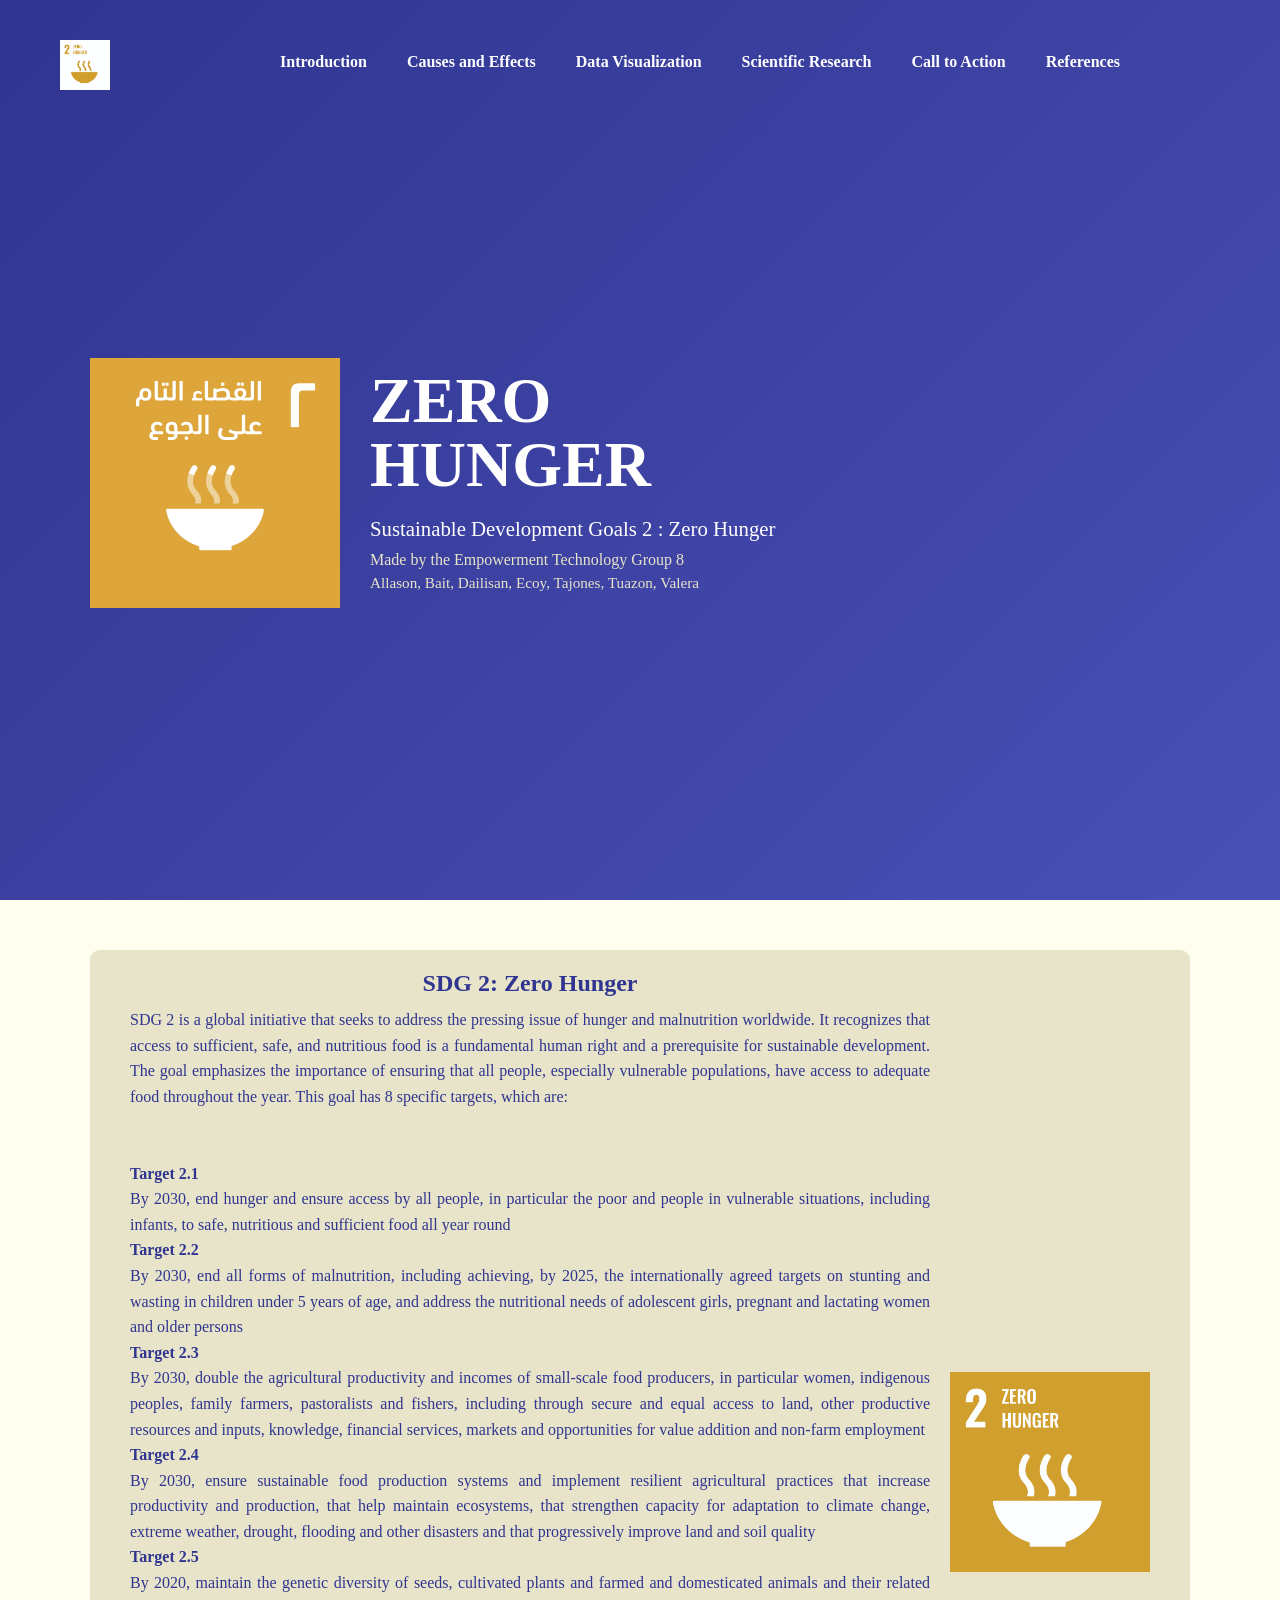
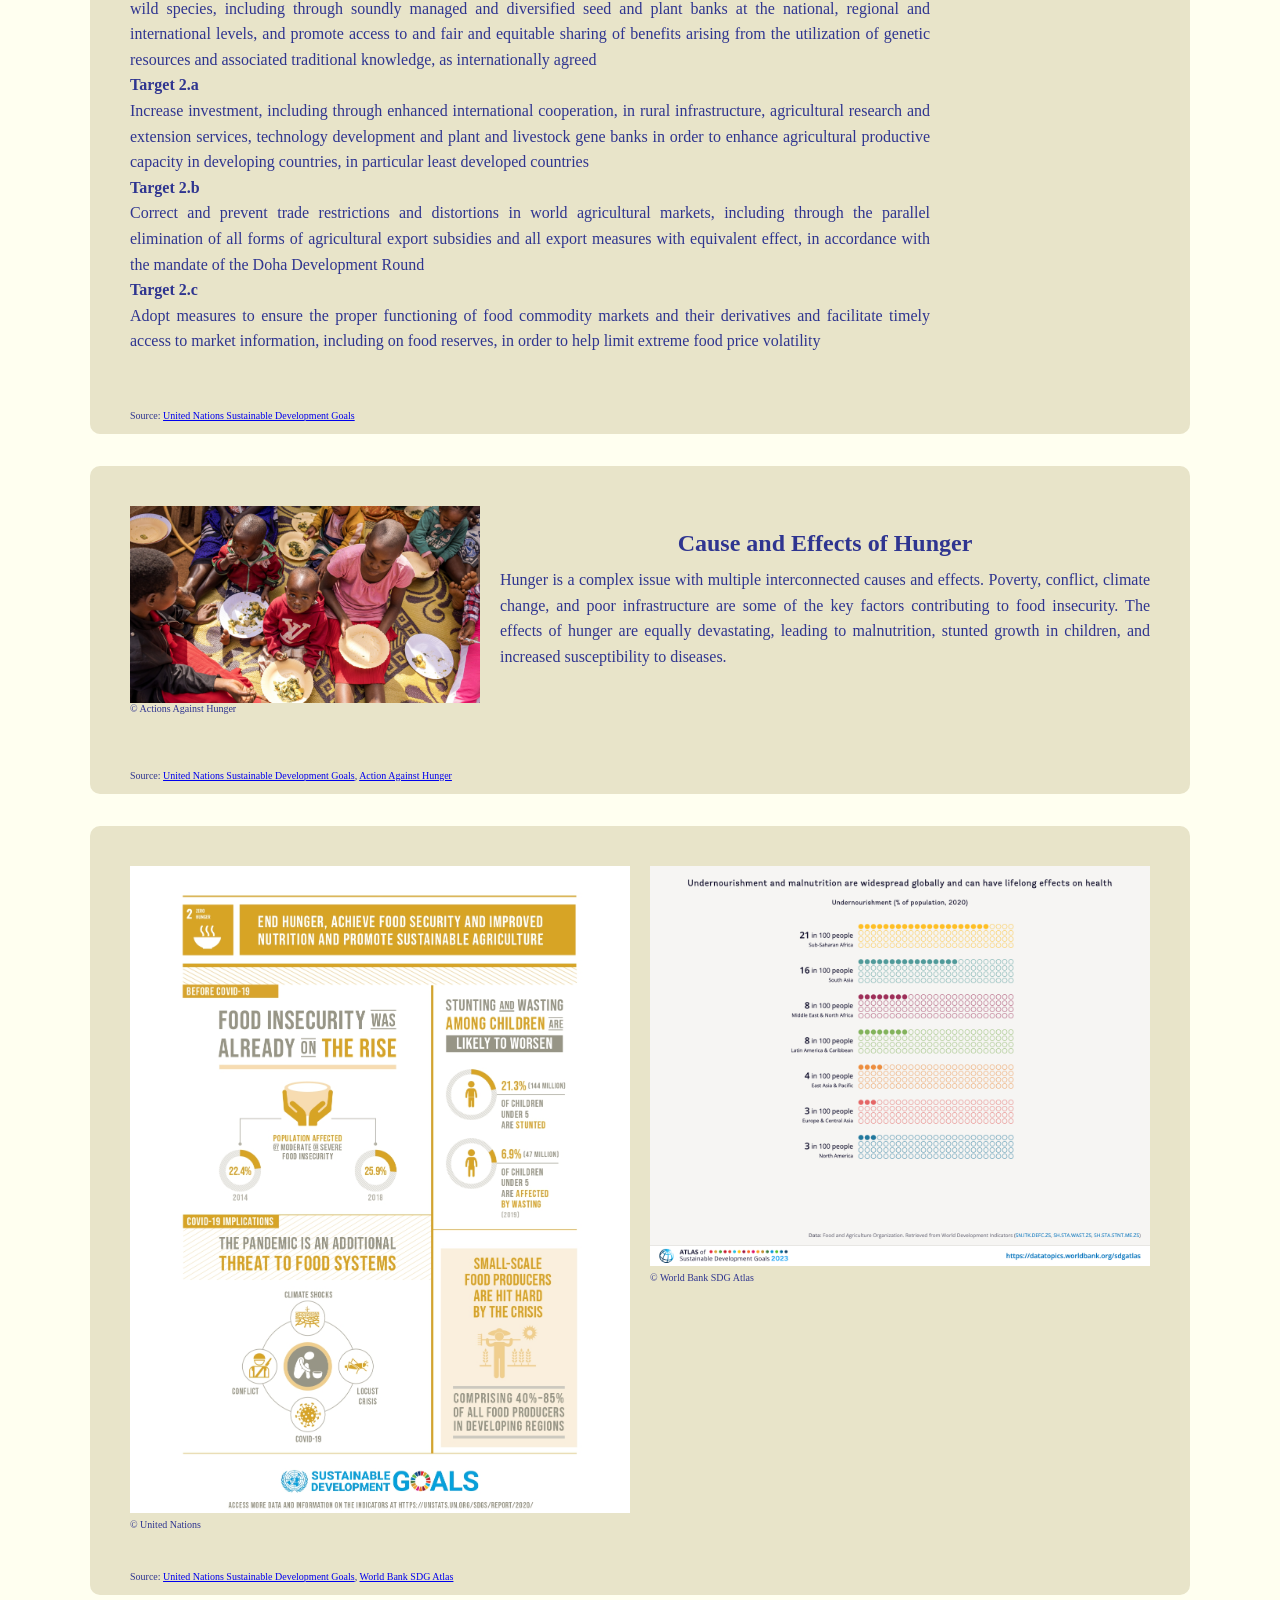
==== index.html @ 34d99073 "commit" ====
<!doctype html>
<html lang="en">
    <head>
        <title>EmpTech SDG CPT</title>
        <link rel="stylesheet" href="EmpTech PT style.css">
    </head>
    <body>
        <header id="header" class="hero">
            <nav class="hero-nav">
                 <a href="#header">
                    <img src="E_PRINT_INVERTED_02.jpg" height="50" width="50" alt="SDG 2 Logo">
                </a>
                 
            </nav>
            <div class="hero-content">
                <span class="logo-gif"><img src="E_GIF_02.gif" ></span>
                <div class="goal-text">
                 <h1>ZERO<br>HUNGER</h1>
                 <p class="hero-subtitle">Sustainable Development Goals 2 : Zero Hunger</p>
                 <p class="hero-credit">Made by the Empowerment Technology Group 8</p>
                 <p class="hero-names">Allason, Bait, Dailisan, Ecoy, Tajones, Tuazon, Valera</p>
                </div>
            </div>

            <nav class="hero-nav">
                <ul class="nav-list">
                    <li><a href="#about-sdg2"><strong>Introduction</strong></a></li>
                    <li><a href="#cause-and-effects"><strong>Causes and Effects</strong></a></li>
                    <li><a href="#data-visualization"><strong>Data Visualization</strong></a></li>
                    <li><a href="#scientific-research"><strong>Scientific Research</strong></a></li>
                    <li><a href="#call-to-action"><strong>Call to Action</strong></a></li>
                    <li><a href="#references"><strong>References</strong></a></li>
                 </ul>
            </nav>
        </header>
        <nav id="sticky-nav" class="sticky-nav">
            <ul class="nav-list">
                <a href="#header">
                    <img src="E_PRINT_INVERTED_02.jpg" height="50" width="50" alt="SDG 2 Logo">
                </a>
             <li><a href="#about-sdg2">Introduction</a></li>
             <li><a href="#cause-and-effects">Causes and Effects</a></li>
             <li><a href="#data-visualization">Data Visualization</a></li>
             <li><a href="#scientific-research">Scientific Research</a></li>
             <li><a href="#call-to-action">Call to Action</a></li>
             <li><a href="#references">References</a></li>
            </ul>
        </nav>
        <br>
       <section id="about-sdg2" class="card">
        <div  class="card-content">
           <div class="card-image">
                <img src="E_PRINT_02.jpg" alt="SDG 2 Logo" width="200" height="200">
            </div>
                <div class="card-text">
                    <h1>SDG 2: Zero Hunger</h1>
                    <p>
                    SDG 2 is a global initiative that seeks to address the pressing issue of hunger and malnutrition worldwide.
                    It recognizes that access to sufficient, safe, and nutritious food is a fundamental human right and a prerequisite 
                    for sustainable development. The goal emphasizes the importance of ensuring that all people, especially vulnerable
                    populations, have access to adequate food throughout the year. This goal has 8 specific targets, which are: 
                        <br>
                        <br>
                        <br>
                        <dl>
                            <dt><b>Target 2.1</b></dt>
                                <dd>By 2030, end hunger and ensure access by all people, in particular the poor and people in vulnerable situations,
                                    including infants, to safe, nutritious and sufficient food all year round</dd>
                            <dt><b>Target 2.2</b></dt>
                                <dd>By 2030, end all forms of malnutrition, including achieving, by 2025, the internationally agreed
                                    targets on stunting and wasting in children under 5 years of age, and address the nutritional needs
                                    of adolescent girls, pregnant and lactating women and older persons</dd>
                            <dt><b>Target 2.3</b></dt>
                                <dd>By 2030, double the agricultural productivity and incomes of small-scale food producers, 
                                    in particular women, indigenous peoples, family farmers, pastoralists and fishers, 
                                    including through secure and equal access to land, other productive resources and inputs, 
                                    knowledge, financial services, markets and opportunities for value addition and non-farm employment</dd>
                            <dt><b>Target 2.4</b></dt>
                                <dd>By 2030, ensure sustainable food production systems and implement resilient agricultural practices 
                                    that increase productivity and production, that help maintain ecosystems, that strengthen capacity 
                                    for adaptation to climate change, extreme weather, drought, flooding and other disasters and 
                                    that progressively improve land and soil quality</dd>
                            <dt><b>Target 2.5</b></dt>
                                <dd>By 2020, maintain the genetic diversity of seeds, cultivated plants and farmed and domesticated animals
                                    and their related wild species, including through soundly managed and diversified seed and
                                    plant banks at the national, regional and international levels, and promote access to and fair and 
                                    equitable sharing of benefits arising from the utilization of genetic resources and associated 
                                    traditional knowledge, as internationally agreed</dd>
                            <dt><b>Target 2.a</b></dt>
                                <dd>Increase investment, including through enhanced international cooperation, in rural infrastructure,
                                    agricultural research and extension services, technology development and plant and 
                                    livestock gene banks in order to enhance agricultural productive capacity in developing countries,
                                    in particular least developed countries</dd>
                            <dt><b>Target 2.b</b></dt>
                                <dd>Correct and prevent trade restrictions and distortions in world agricultural markets, including through
                                    the parallel elimination of all forms of agricultural export subsidies and all export measures with
                                    equivalent effect, in accordance with the mandate of the Doha Development Round</dd>
                            <dt><b>Target 2.c</b></dt>
                                <dd>Adopt measures to ensure the proper functioning of food commodity markets and their derivatives and 
                                    facilitate timely access to market information, including on food reserves, in order to help limit
                                    extreme food price volatility</dd>
                        </dl>
                      </p> 
               </div>
            </div>
        </div>
        <footer>   
                <p>Source: <a href="https://sdgs.un.org/goals/goal2">United Nations Sustainable Development Goals</a></p>
            </footer>
       </section>
       <section id="cause-and-effects" class="card">
        <div class="card-content reverse">
           <div class="card-image">
            <figure>
                <img src="hunger.jpg" alt="hunger" width="500" height="500">
                <figcaption>&copy; Actions Against Hunger</figcaption>
            </figure>
            </div>
                <div class="card-text">
                    <h1>Cause and Effects of Hunger</h1>
                    <p>
                        Hunger is a complex issue with multiple interconnected causes and effects. Poverty, conflict, climate change, and poor infrastructure are some of the key factors contributing to food insecurity. The effects of hunger are equally devastating, leading to malnutrition, stunted growth in children, and increased susceptibility to diseases.
                    </p>
                </div>
            </div>
        <footer id="ft2">   
                <p>Source: <a href="https://www.un.org/sustainabledevelopment/hunger/">United Nations Sustainable Development Goals</a>, <a href="https://www.actionagainsthunger.org/the-hunger-crisis/world-hunger-facts/who-does-hunger-affect/child-hunger">Action Against Hunger</a></p>
        </footer>
       </section>
       <section id="data-visualization" class="card">
        <div class="card-content">
           <div class="card-image">
                <div>
                    <img src="E_infographics_02_page-0001.jpg" alt="Hunger Infographic">
                    <span class="image-credit">&copy; United Nations</span>
                </div>
                <div>
                    <img src="c2s1.png" alt="malnutrition" class="wide-img">
                    <span class="image-credit">&copy; World Bank SDG Atlas</span>
                </div>
            </div>
        <footer id="ft3">   
                <p>Source: <a href="https://www.un.org/sustainabledevelopment/hunger/">United Nations Sustainable Development Goals</a>, <a href="https://datatopics.worldbank.org/sdgatlas">World Bank SDG Atlas</a></p>
        </footer>
       </section>
       <section id="scientific-research" class="card">
        <div class="card-content reverse">
           <div class="card-image">
                <img src="E_SDG_action_card_square_2.jpg" alt="SDG 2 Logo" width="200" height="200">
            </div>
                <div class="card-text">
                    <h1>Scientific Research on Hunger</h1>
                    <p>
                        Scientific research plays a crucial role in understanding the causes and consequences of hunger. Studies have shown that investing in agricultural research and development can lead to increased food production, improved nutrition, and enhanced resilience to climate change. Additionally, research on food systems, nutrition, and public health can inform policies and interventions aimed at reducing hunger and malnutrition.
                    </p>
                </div>
            </div>
       
        <footer id="ft4">   
                <p>Source: <a href="https://www.un.org/sustainabledevelopment/hunger/">United Nations Sustainable Development Goals</a></p>
        </footer>
       </section>
         <section id="call-to-action" class="card">
          <div class="card-content">
              <div class="card-image">
                <figure>
                 <img src="E_SDG_action_card_twitter_2.jpg" alt="SDG 2 Logo" width="200" height="200">
                 <figcaption>&copy; United Nations Sustainable Development</figcaption>
                </figure>
                </div>
                 <div class="card-text">
                      <h1>Call to Action</h1>
                      <p>
                            To achieve SDG 2 and eliminate hunger, it is essential for individuals, communities, governments, and organizations to take action. This includes supporting sustainable agriculture, reducing food waste, promoting equitable access to nutritious food, and advocating for policies that address the root causes of hunger. By working together, we can create a world where everyone has the opportunity to live a healthy and fulfilling life.
                      </p>
                 </div>
                </div>
         
          <footer id="ft5">   
                 <p>Source: <a href="https://www.un.org/sustainabledevelopment/hunger/">United Nations Sustainable Development Goals</a></p>
          </footer>
       </section>
       <br>
       <br>
       <br>
       <br>
       <br>
       <section id="references" class="card">
                <div class="card-text">
                    <h1>References</h1>
                     <ul class="ref-list">
                      <li>United Nations. (2023). <em>Sustainable Development Goal 2: Zero Hunger</em>. <a href="https://sdgs.un.org/goals/goal2" target="_blank">sdgs.un.org/goals/goal2</a></li>
                     <li>World Bank. (2023). <em>Atlas of Sustainable Development Goals 2023</em>. <a href="https://datatopics.worldbank.org/sdgatlas" target="_blank">datatopics.worldbank.org/sdgatlas</a></li>
                     <li>Actions Against Hunger. (2024). <em>Solving Child Hunger: Action Against Hunger</em>. <a href="https://www.actionagainsthunger.org" target="_blank">www.actionagainsthunger.org</a></li>
                     </ul>
</section>
       <script src="EmpTech PT Animations.js"></script>
    </body>
</html>
---- EmpTech PT style.css ----
*{
    margin: 0;
    padding: 0;
    box-sizing: border-box;
}
#site-header {
  background-color: #2f3590;  /* a bold, attention-grabbing header color */
  color: #ffffff;             /* white text for contrast */
  padding: 30px;
  text-align: center;
  font-family: trajan pro, regular; /* a strong, professional font for the header */
}
body h3 {
  font-family: trajan pro, light; /* a slightly friendlier
                                                       font just for headings */
  color: #e8e4c9;
  padding: 0 10px;
}
#about-sdg2 {
    background-color: #e8e4c9;  /* a light, neutral background for the section */
    color: #2f3590;             /* dark text for contrast */
    padding: 40px 20px;
    text-align: justify;
    width: 1100px;
    height: 825px;
    border-radius: 10px;
    transform: translatex(90px);
}
#about-sdg2 h1 {
    font-family: garamond, regular; /* a classic, elegant font for the section title */
    color: #2f3590;
    margin-bottom: 20px;
    text-align: center;
    transform: translatey(-20px);
    margin-bottom: -10px;
}
#about-sdg2 p {
    font-family: garamond, light; /* a classic, elegant font for the section text */
    line-height: 1.6;
}
#about-sdg2 dl {
    font-family: garamond, light; /* a classic, elegant font for the section text */
    line-height: 1.6;
}
#cause-and-effects {
    background-color: #e8e4c9;  /* a light, neutral background for the section */
    color: #2f3590;             /* dark text for contrast */
    padding: 40px 20px;
    text-align: justify;
    width: 1100px;
    height: 375px;
    border-radius: 10px;
    transform: translate(90px, 20px);
}
#cause-and-effects h1 {
    font-family: garamond, regular; /* a classic, elegant font for the section title */
    color: #2f3590;
    margin-bottom: 10px;
    text-align: center;
    transform: translatey(-20px);
    margin-bottom: -10px;
    vertical-align: text-top;
}
#cause-and-effects p {
    font-family: garamond, light; /* a classic, elegant font for the section text */
    line-height: 1.6;
}
#cause-and-effects .card-image{
    min-height: 200px;
    min-width: 350px;
    display: inline-flex;
    gap: 20px;
    flex-shrink: 0;
} 
#data-visualization .image-credit {
  display: block;
  margin-top: 6px;
  font-family: garamond, light;
  font-size: 10px;
  color: #2f3590;
  text-align: left;
}

#cause-and-effects figcaption{
  font-family: garamond, light;
  font-size: 10px
}
footer {
    font-size: 10px;
    padding: 0px;
    margin-top:20px;
}
footer p {
    font-family: garamond, light; 
    line-height: 1.6;
    transform: translatey(30px);
}
#ft2 {
    font-size: 10px;
    padding: 0px;
    margin-top: 30px;
    transform: translatey(200px);
}
#ft2 p {
    font-family: garamond, light; 
    line-height: 1.6;
    transform: translatey(30px);
}

#data-visualization {
    background-color: #e8e4c9;  
    color: #2f3590;             /* dark text for contrast */
    padding: 40px 20px;
    text-align: justify;
    width: 1100px;
    height: 375px;
    border-radius: 10px;
    transform: translate(90px, 40px);
}
#data-visualization h1 {
    font-family: garamond, regular; /* a classic, elegant font for the section title */
    color: #2f3590;
    text-align: center;
    transform: translatey(-20px);
    margin-bottom: -10px;
}
#data-visualization p {
    font-family: garamond, light; /* a classic, elegant font for the section text */
    line-height: 1.6;
    padding-bottom: 0px;
    margin-bottom: -15px;
}
#data-visualization figcaption{
  font-family: garamond, light;
  font-size: 10px
}

#ft3 {
    font-size: 10px;
    padding: 0px;
    margin-top: 20px;
}
#ft3 p {
    font-family: garamond, light; 
    line-height: 1.6;
    transform: translatey(15px);
}
.nav-list {
  display: flex;
  list-style: none;      /* removes the bullet points */
  justify-content: right; /* centers the nav items horizontally */
  gap: 50px;        
  margin-top: 20px;      /* space between each nav item */
}

.nav-list a {
  color: #ffffff;
  text-decoration: none;
  font-family: trajan pro, regular;
}

.nav-list a:hover {
  text-decoration: underline; /* optional hover effect */
}

.card {
  /* your existing styles stay the same */
  opacity: 0;
  transform: translateY(40px);
  transition: opacity 0.6s ease-out, transform 0.6s ease-out;
}

.card.visible {
  opacity: 1;
  transform: translateY(0);
}

.card-content {
  display: flex;
  gap: 20px;
  align-items: flex-start;
}

.card-image {
  flex-shrink: 0;
  width: 200px;
  order: 2; 
  
}

.card-image img {
  min-width: 100%;
  min-height: 200px;
  display: block;
}

.card-text {
  flex: auto;
}

.card-text h1 {
  text-align: left; /* since it's now in a narrower column, left often reads better than centered */
}
.card-text p {
  text-align: justify; /* keeps the text neat and aligned on both sides */
}

.card-content.reverse {
  flex-direction: row-reverse;
}
#data-visualization .card-image{
  min-height: 250px;
  min-width: 250px;
  display: flex;
  flex-direction: row;
  justify-content: center;
  align-items: flex-start;
  gap: 20px;
  flex-shrink: 0;
  transform: none;
}

#data-visualization .card-image > div {
  flex: 1 1 0;
  min-width: 0;
}

#data-visualization .card-content {
  display: flex;
  justify-content: center;
  align-items: flex-start;
}

.wide-img {
  width: 500px;
  height: 310px;
  flex-shrink: 0;
}

#ft4 {
    font-size: 10px;
    padding: 0px;
    margin-top: 20px;
}
#ft4 p {
    font-family: garamond, light; 
    line-height: 1.6;
    transform: translatey(15px);
}
#scientific-research {
    background-color: #e8e4c9;  /* a light, neutral background for the section */
    color: #2f3590;             /* dark text for contrast */
    padding: 40px 20px;
    text-align: justify;
    width: 1100px;
    height: 375px;
    border-radius: 10px;
    transform: translate(90px, 60px);
}
#scientific-research h1 {
    font-family: garamond, regular; /* a classic, elegant font for the section title */
    color: #2f3590;
    text-align: center;
    transform: translatey(-20px);
    margin-bottom: -10px;
}

#scientific-research p {
    font-family: garamond, light; /* a classic, elegant font for the section text */
    line-height: 1.6;
    padding-bottom: 0px;
    margin-bottom: -15px;
}
#call-to-action {
    background-color: #e8e4c9;  /* a light, neutral background for the section */
    color: #2f3590;             /* dark text for contrast */
    padding: 40px 20px;
    text-align: justify;
    width: 1100px;
    height: 375px;
    border-radius: 10px;
    transform: translate(90px, 80px);
}
#call-to-action h1 {
    font-family: garamond, regular; /* a classic, elegant font for the section title */
    color: #2f3590;
    text-align: center;
    transform: translatey(-20px);
    margin-bottom: -10px;
}
#call-to-action p {
    font-family: garamond, light; /* a classic, elegant font for the section text */
    line-height: 1.6;
    padding-bottom: 0px;
    margin-bottom: -15px;
}
#call-to-action .card-image{
  height: 200px;
  width: 350px;
}
#call-to-action figcaption{
  font-family: garamond, light;
  font-size: 10px
}
#references {
  background-color: #2f3590;
  color: #e8e4c9;
  padding: 0px;
  text-align: center;
}

#references h1 {
  font-family: trajan pro, regular;
  color: #ffffff;
  margin-bottom: 30px;
  font-size: 28px; /* slightly smaller than your main header, since this isn't the star of the page */
  position: relative;
  padding-bottom: 15px;
}

#references h1::after {
  content: '';
  position: absolute;
  width: 50px; /* shorter underline for a more subtle effect */
  height: 3px;
  background-color: #e8e4c9;
  left: 50%;
  transform: translateX(-50%);
  bottom: 0;
}
.ref-list {
  list-style: none;
  padding: 0;
  max-width: 600px;
  margin: 0 auto; /* centers the list block itself */
  text-align: left; /* but keeps text readable, not centered per-line */
}

.ref-list li {
  margin-bottom: 18px;
  line-height: 1.6;
  font-family: garamond, light;
  font-size: 14px;
  padding-left: 25px;
  text-indent: -25px; /* hanging indent */
}

.ref-list a {
  color: #e8e4c9;
  text-decoration: underline;
}

.ref-list a:hover {
  color: #ffffff;
}
.ref-list {
  counter-reset: ref-counter;
}

.ref-list li {
  counter-increment: ref-counter;
}

.ref-list li::before {
  content: "[" counter(ref-counter) "] ";
  font-weight: bold;
  color: #e8b923;
}

#ft5 {
    font-size: 10px;
    padding: 0px;
    margin-top: 20px;
}
#ft5 p {
    font-family: garamond, light; 
    line-height: 1.6;
    transform: translatey(15px);
}
body {
  transition: opacity 0.5s ease;
}

body.fade-out {
  opacity: 0;
}
header.hero {
  position: relative;
  width: 100%;
  height: 100vh;
  background: linear-gradient(135deg, #2f3590, #4a4fb5);
  display: flex;
  flex-direction: column;
  justify-content: center;
  padding: 60px;
  box-sizing: border-box;
  overflow: hidden;
}

.logo {
  color: #e8b923;
  font-family: trajan pro, regular;
  font-weight: bold;
  font-size: 1.2rem;
}

.hero-nav:first-of-type {
  position: absolute;
  top: 40px;
  left: 60px;
}

.hero-nav:last-of-type {
  position: absolute;
  bottom: 60px;
  left: 0;
  width: 100%;
}

.hero-nav:last-of-type  {
  justify-content: center;
  position: absolute;
  top: 23px; /* sits just below the logo */
  width: 100%;
  transform: translate(-100px, 50px)
}


.hero-content {
  display: flex;
  align-items: center;
  gap: 30px;
  opacity: 0;
  transform: translateY(30px);
  animation: fadeInUp 1s ease-out forwards;
  animation-delay: 0.3s;
}

@keyframes fadeInUp {
  to {
    opacity: 1;
    transform: translateY(0);
  }
}

.goal-number {
  font-size: 10rem;
  font-weight: bold;
  color: #e8b923;
  line-height: 1;
  transition: transform 0.3s ease, color 0.3s ease;
}

.goal-number:hover {
  transform: scale(1.15) rotate(-5deg);
  color: #ffffff;
}

.goal-text h1 {
  font-size: 4rem;
  color: #ffffff;
  font-family: trajan pro, regular;
  line-height: 1;
  margin-bottom: 20px;
}

.hero-subtitle {
  color: #ffffff;
  font-size: 1.3rem;
  font-family: trajan pro, regular;
  margin-top: 15px;
  margin-bottom: 10px;
}

.hero-credit {
  color: #e8e4c9;
  font-size: 1rem;
  font-family: garamond, light;
  margin-bottom: 5px;
}

.hero-names {
  color: #e8e4c9;
  font-size: 0.95rem;
  font-family: garamond, light;
}

html {
  scroll-behavior: smooth;
}
.logo-gif img {
  width: 250px;
  height: 250px;
  transform: translatey(5px);
}
.sticky-nav {
  position: fixed;
  top: 0;
  left: 0;
  width: 100%;
  background-color: #2f3590;
  padding: 15px 0;
  z-index: 1000;
  transform: translateY(-100%); /* hidden above the viewport */
  transition: transform 0.3s ease;
}

.sticky-nav.visible {
  transform: translateY(0); /* slides into view */
}

.sticky-nav .nav-list {
  justify-content: center;
  gap: 70px;
  margin: 0;
}

.sticky-nav .nav-list li {
  display: inline-block;
  transform: translatey(15px);
}

.sticky-nav a {
  color: #e8e4c9;
  font-size: 0.95rem;
}

.sticky-nav a:hover {
  color: #ffffff;
}

/* Responsive layout */
body {
  min-width: 0;
  overflow-x: hidden;
  background-color: #fffff0;
}

header.hero {
  min-height: 100svh;
  height: auto;
  padding: clamp(88px, 12vw, 150px) clamp(20px, 7vw, 90px) clamp(48px, 8vw, 90px);
}

.hero-content {
  width: min(100%, 1100px);
  margin: 0 auto;
}

.hero-nav:first-of-type {
  top: clamp(18px, 4vw, 40px);
  left: clamp(20px, 6vw, 60px);
}

.hero-nav:last-of-type {
  top: 23px;
  right: clamp(20px, 5vw, 60px);
  left: clamp(110px, 12vw, 150px);
  width: auto;
  transform: translate(-100px, 30px);
}

.hero-nav:last-of-type .nav-list {
  flex-direction: row;
  align-items: center;
  justify-content: flex-end;
  gap: 12px 40px;
  margin: 0;
  padding: 0;
}

.nav-list {
  justify-content: center;
  flex-wrap: wrap;
  gap: 12px 30px;
  margin: 0 auto;
  padding: 0 20px;
}

.card,
#about-sdg2,
#cause-and-effects,
#data-visualization,
#scientific-research,
#call-to-action,
#references {
  width: min(1100px, calc(100% - 32px));
  height: auto;
  min-height: 0;
  margin: 32px auto 0;
  padding: clamp(24px, 4vw, 40px) clamp(18px, 4vw, 40px);
  transform: translateY(40px);
}

.card.visible {
  transform: translateY(0);
}

#about-sdg2.card.visible,
#cause-and-effects.card.visible,
#data-visualization.card.visible,
#scientific-research.card.visible,
#call-to-action.card.visible,
#references.card.visible {
  transform: translateY(0);
}

#references {
  width: 100%;
  max-width: none;
  margin-left: 0;
  margin-right: 0;
}

.card-content {
  align-items: center;
}

.card-text {
  min-width: 0;
}

.card-text p,
.card-text dl,
.card-text dd {
  overflow-wrap: anywhere;
}

.card-image,
#data-visualization .card-image {
  width: min(200px, 30%);
  min-width: 0;
  min-height: 0;
  transform: none;
}

.card-image img,
.wide-img {
  width: 100%;
  max-width: 100%;
  height: auto;
  min-width: 0;
  min-height: 0;
  object-fit: contain;
}

#data-visualization .card-image {
  display: flex;
  flex-wrap: wrap;
  align-items: flex-start;
  gap: 20px;
  width: 100%;
  max-width: 100%;
  flex-shrink: 1;
}

#data-visualization .card-content {
  display: block;
}

#data-visualization .card-image img {
  flex: 1 1 240px;
  width: min(100%, 500px);
}

footer,
#ft2,
#ft3,
#ft4,
#ft5 {
  margin-top: 24px;
  transform: none;
}

.sticky-nav .nav-list {
  gap: 8px 30px;
  padding: 0 20px;
}

.sticky-nav .nav-list li {
  transform: translatey(15px);
}

@media (max-width: 700px) {
  header.hero {
    min-height: 100svh;
    padding-top: 90px;
  }

  .hero-content {
    flex-direction: column;
    gap: 18px;
    text-align: center;
  }

  .logo-gif img {
    width: min(52vw, 220px);
    height: auto;
  }

  .goal-text h1 {
    font-size: clamp(2.6rem, 13vw, 4rem);
  }

  .hero-subtitle {
    font-size: 1rem;
  }

  .hero-credit,
  .hero-names {
    font-size: 0.9rem;
  }

  .hero-nav:last-of-type {
    top: 76px;
    right: 16px;
    left: 16px;
    width: auto;
    transform: none;
  }

  .hero-nav:last-of-type .nav-list {
    flex-direction: row;
    align-items: center;
    gap: 8px 16px;
    padding: 0 20px;
  }

  .hero-nav:last-of-type .nav-list {
    gap: 8px 16px;
    font-size: 0.85rem;
  }

  .card,
  #about-sdg2,
  #cause-and-effects,
  #data-visualization,
  #scientific-research,
  #call-to-action,
  #references {
    width: 100%;
    margin-top: 24px;
    padding: 24px 16px;
  }

  .card-content,
  .card-content.reverse {
    flex-direction: column;
    gap: 24px;
  }

  .card-image,
  #data-visualization .card-image {
    width: 100%;
    justify-content: center;
  }

  .card-image img {
    max-width: min(100%, 260px);
  }

  .card-text h1,
  #about-sdg2 h1,
  #cause-and-effects h1,
  #data-visualization h1,
  #scientific-research h1,
  #call-to-action h1 {
    font-size: clamp(1.7rem, 8vw, 2.3rem);
    line-height: 1.1;
    transform: none;
    margin-bottom: 16px;
  }

  .card-text p,
  .card-text dl {
    text-align: left;
    line-height: 1.5;
  }

  .sticky-nav {
    padding: 10px 0;
  }

  .sticky-nav .nav-list {
    gap: 6px 14px;
    font-size: 0.8rem;
  }

  #references h1 {
    font-size: 1.7rem;
  }
}

@media (prefers-reduced-motion: reduce) {
  *,
  *::before,
  *::after {
    scroll-behavior: auto !important;
    transition-duration: 0.01ms !important;
    animation-duration: 0.01ms !important;
    animation-iteration-count: 1 !important;
  }
}
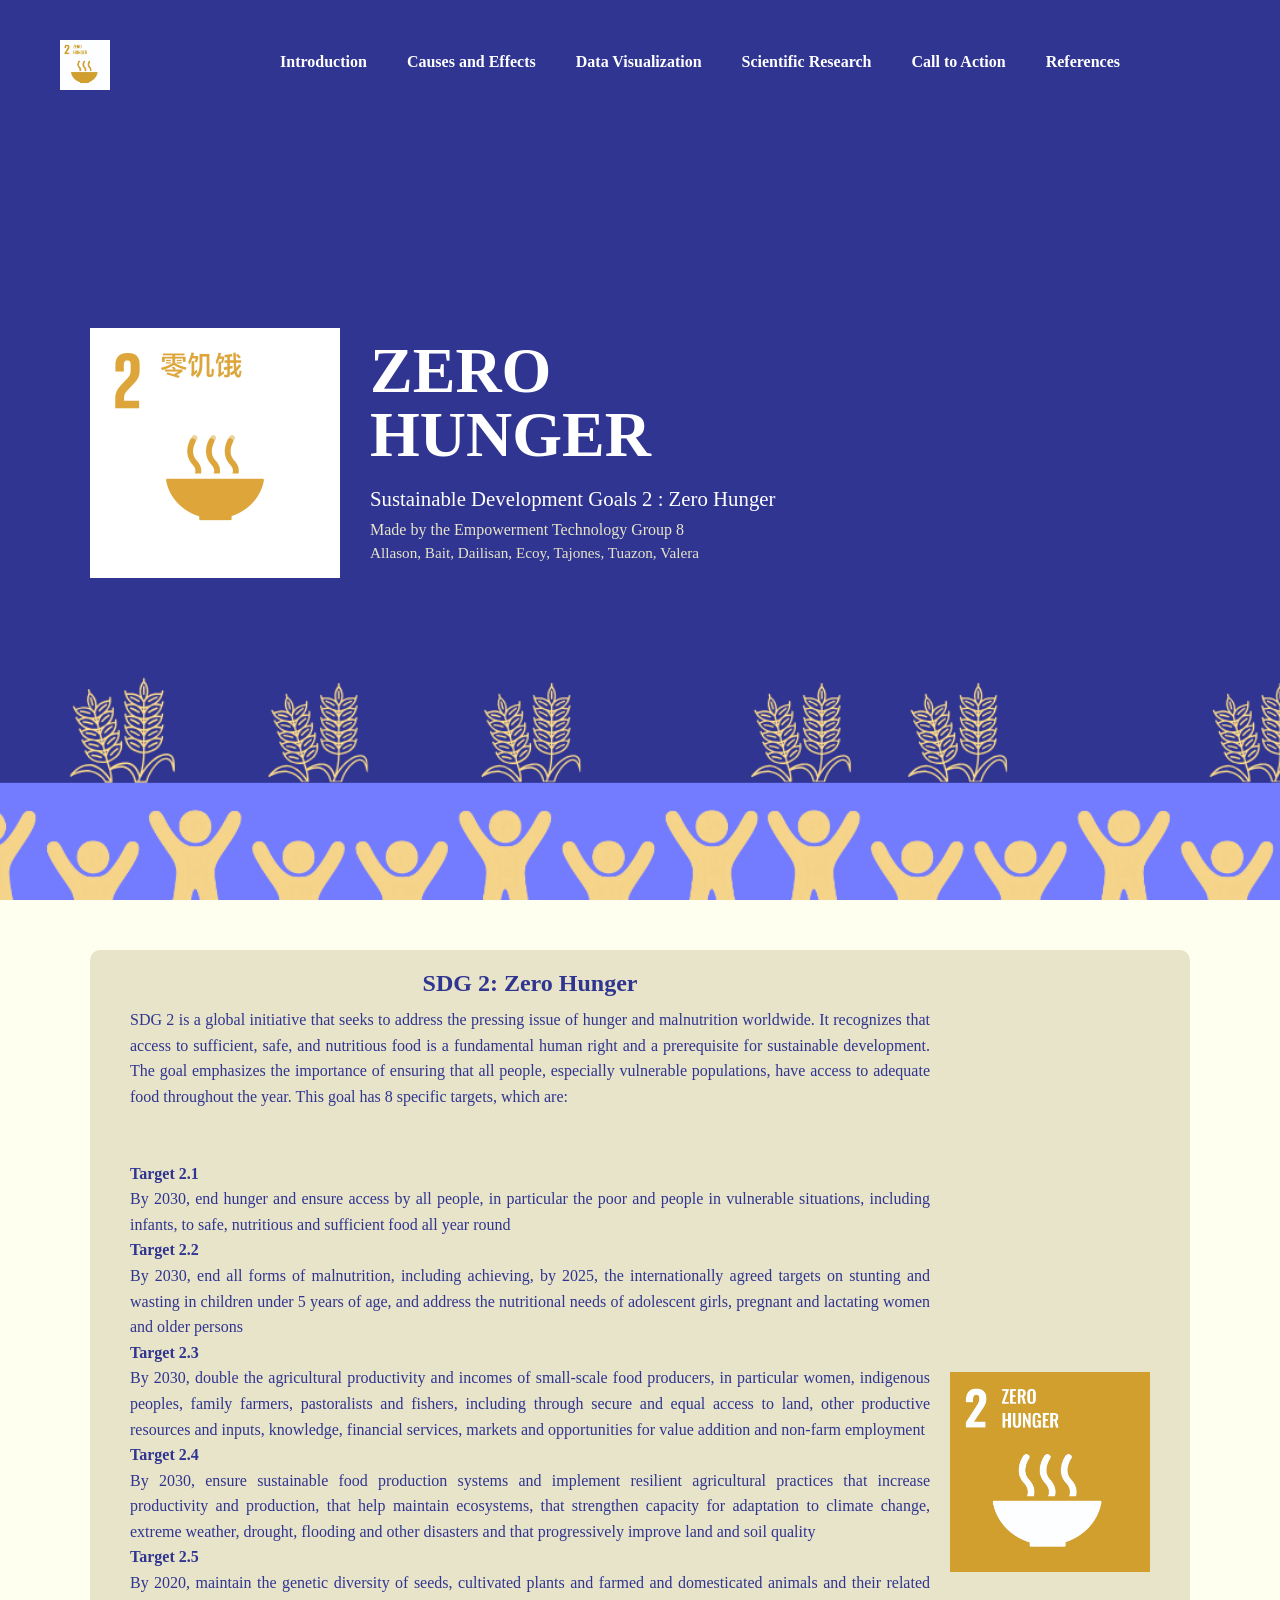
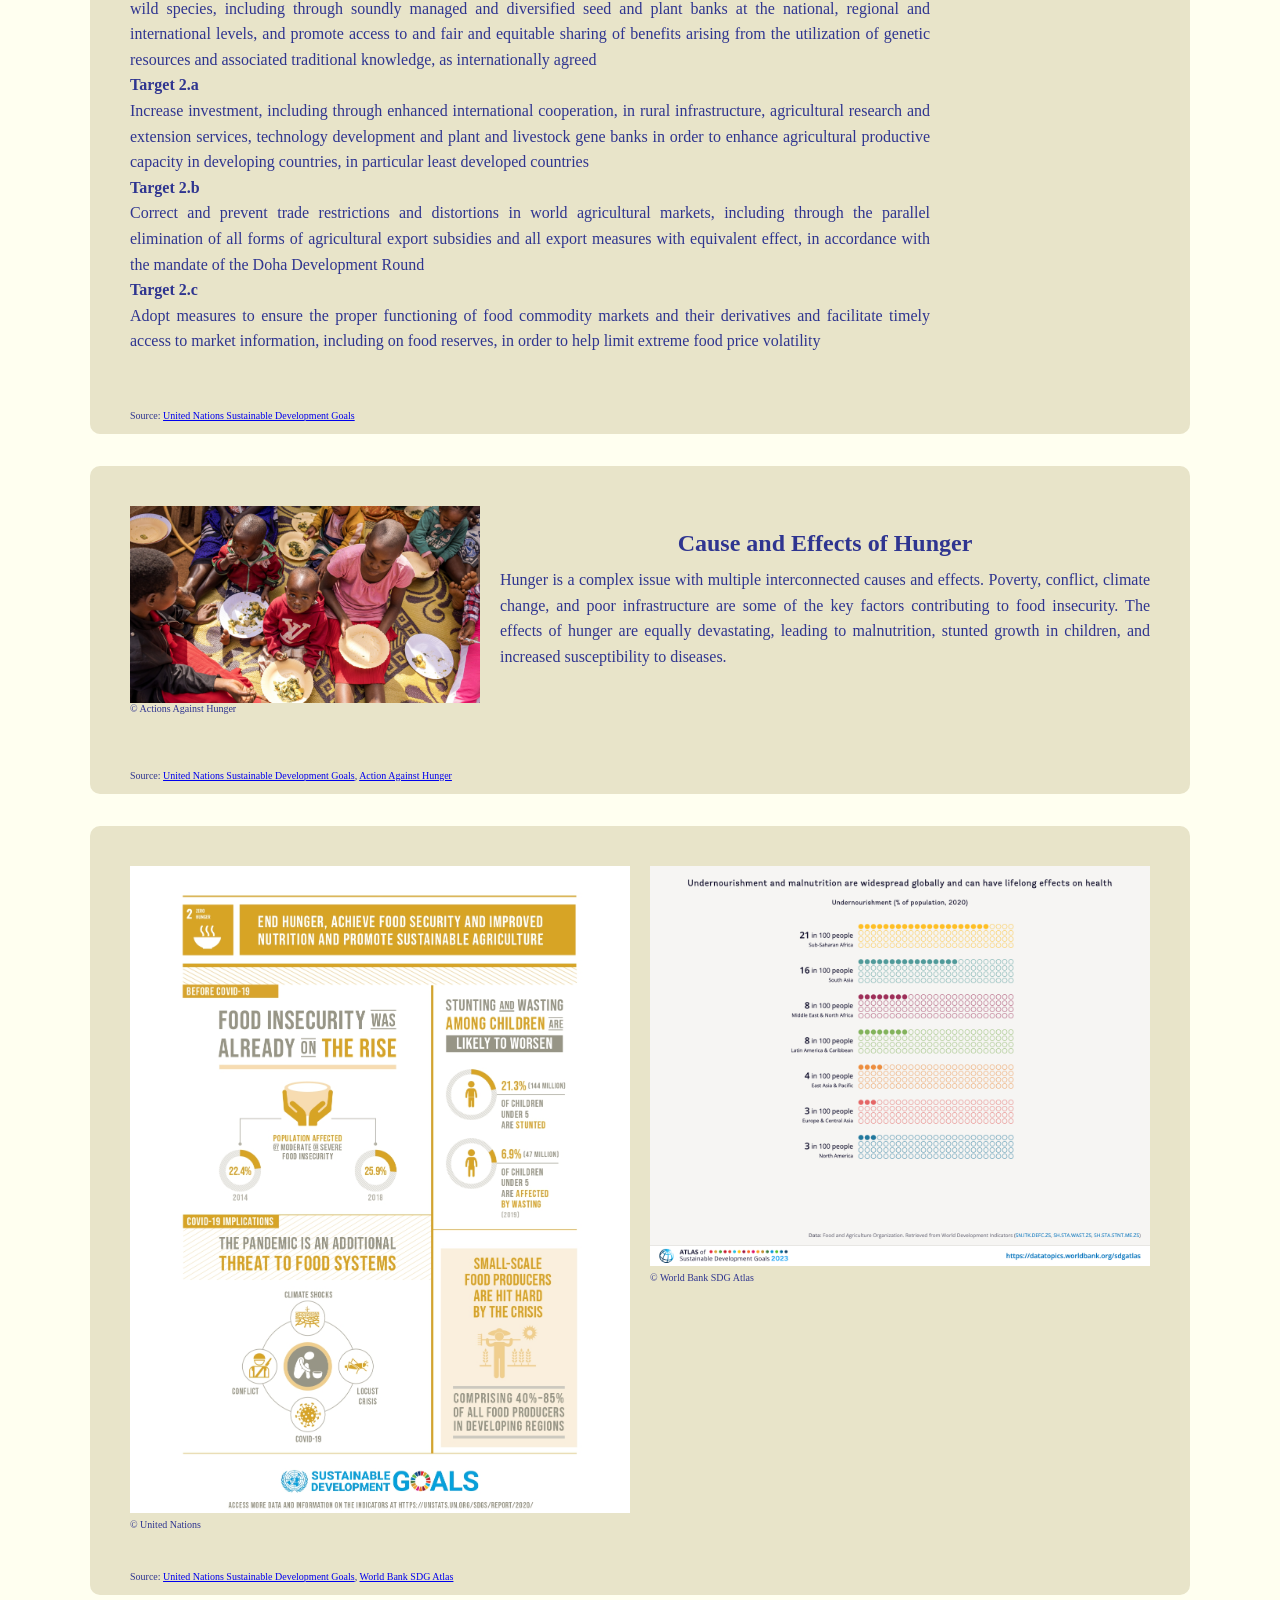
==== commit 5fdebbc1: "add bg image" ====
--- a/index.html
+++ b/index.html
@@ -5,10 +5,11 @@
         <link rel="stylesheet" href="EmpTech PT style.css">
     </head>
     <body>
-        <header id="header" class="hero">
+        <header id="site-header" class="hero">
             <nav class="hero-nav">
                  <a href="#header">
                     <img src="E_PRINT_INVERTED_02.jpg" height="50" width="50" alt="SDG 2 Logo">
+                    
                 </a>
                  
             </nav>
--- a/EmpTech PT style.css
+++ b/EmpTech PT style.css
@@ -2,13 +2,21 @@
     margin: 0;
     padding: 0;
     box-sizing: border-box;
-}
-#site-header {
-  background-color: #2f3590;  /* a bold, attention-grabbing header color */
+
+html, body {
+  margin: 0;
+  padding: 0;
+  width: 100%;
+  overflow-x: hidden;
+}
+
+}
+#site-header {  
   color: #ffffff;             /* white text for contrast */
   padding: 30px;
-  text-align: center;
-  font-family: trajan pro, regular; /* a strong, professional font for the header */
+  text-align: left;
+  font-family: trajan pro, regular; 
+  background-image: url("bg.png");
 }
 body h3 {
   font-family: trajan pro, light; /* a slightly friendlier
@@ -387,8 +395,11 @@
 header.hero {
   position: relative;
   width: 100%;
-  height: 100vh;
-  background: linear-gradient(135deg, #2f3590, #4a4fb5);
+  min-height: 100vh;
+  background-image: url("bg.png");
+  background-repeat: no-repeat;
+  background-position: bottom;
+  background-size: cover;
   display: flex;
   flex-direction: column;
   justify-content: center;
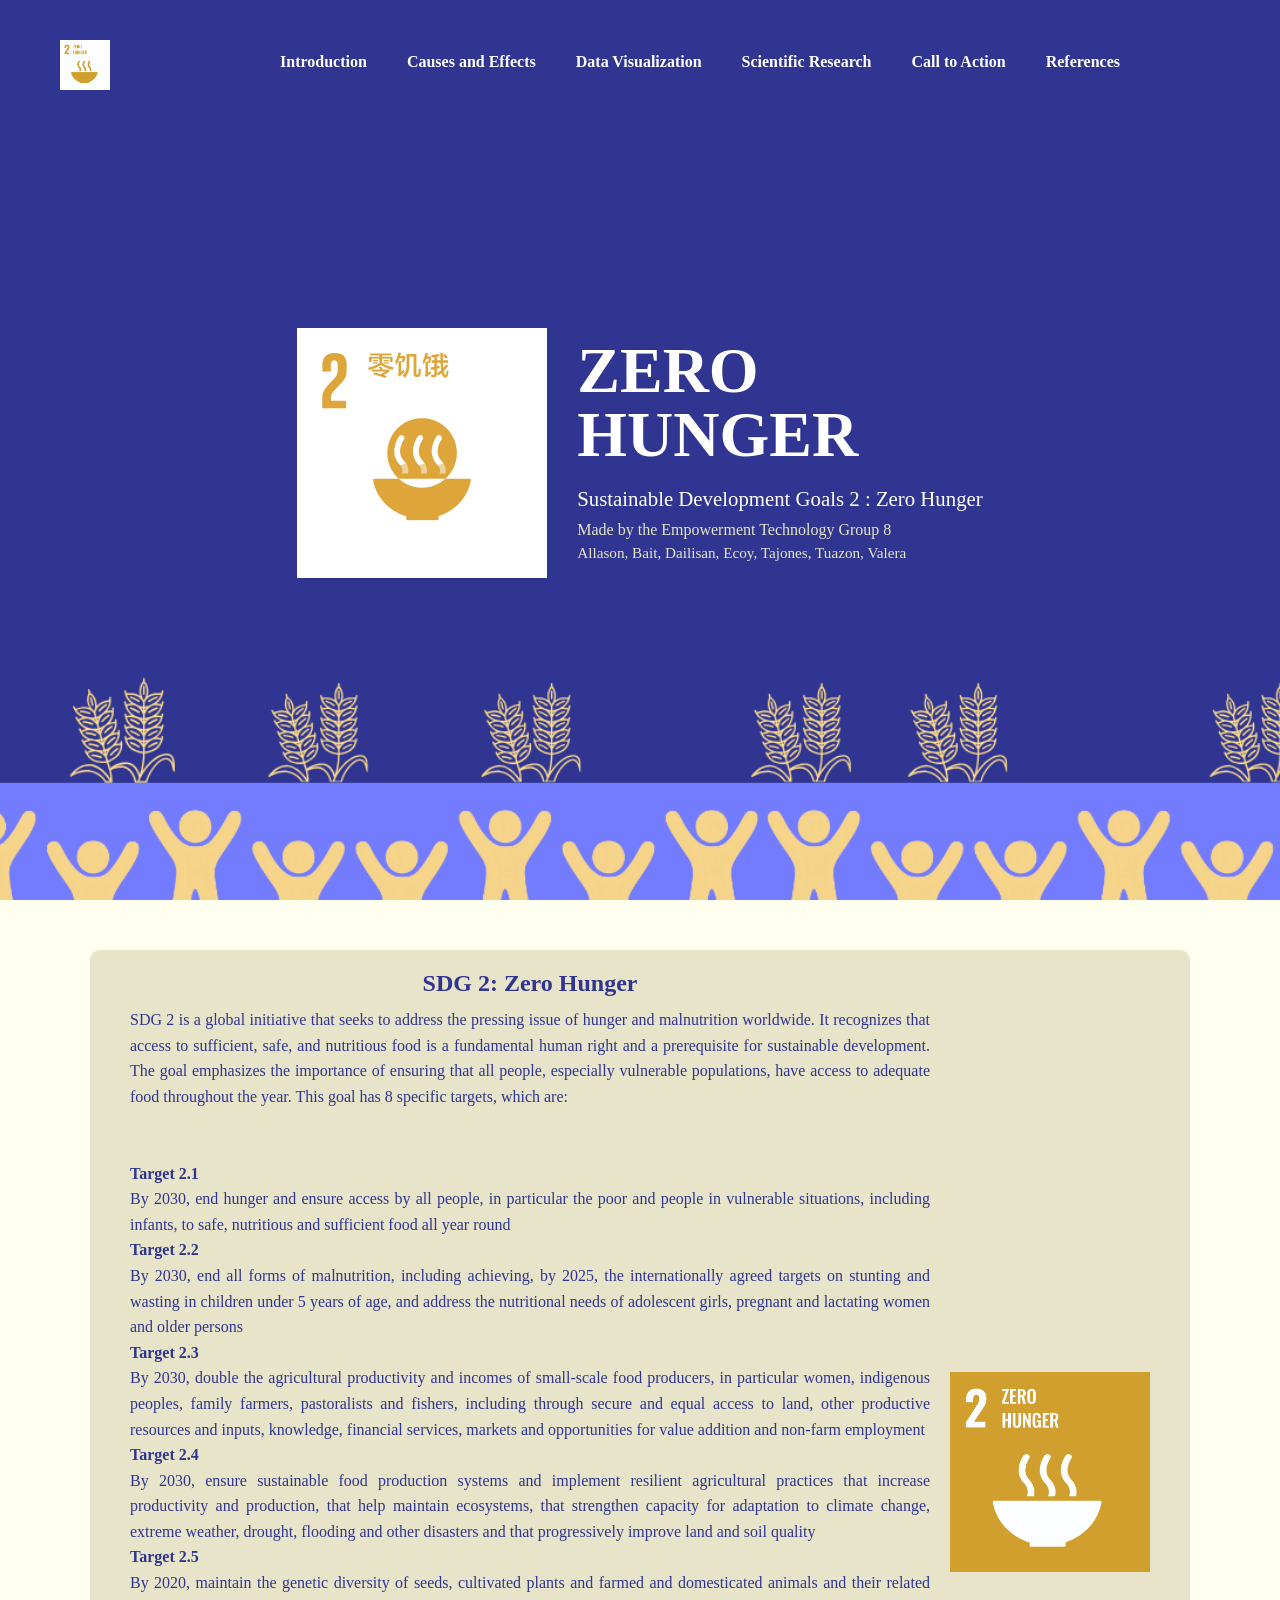
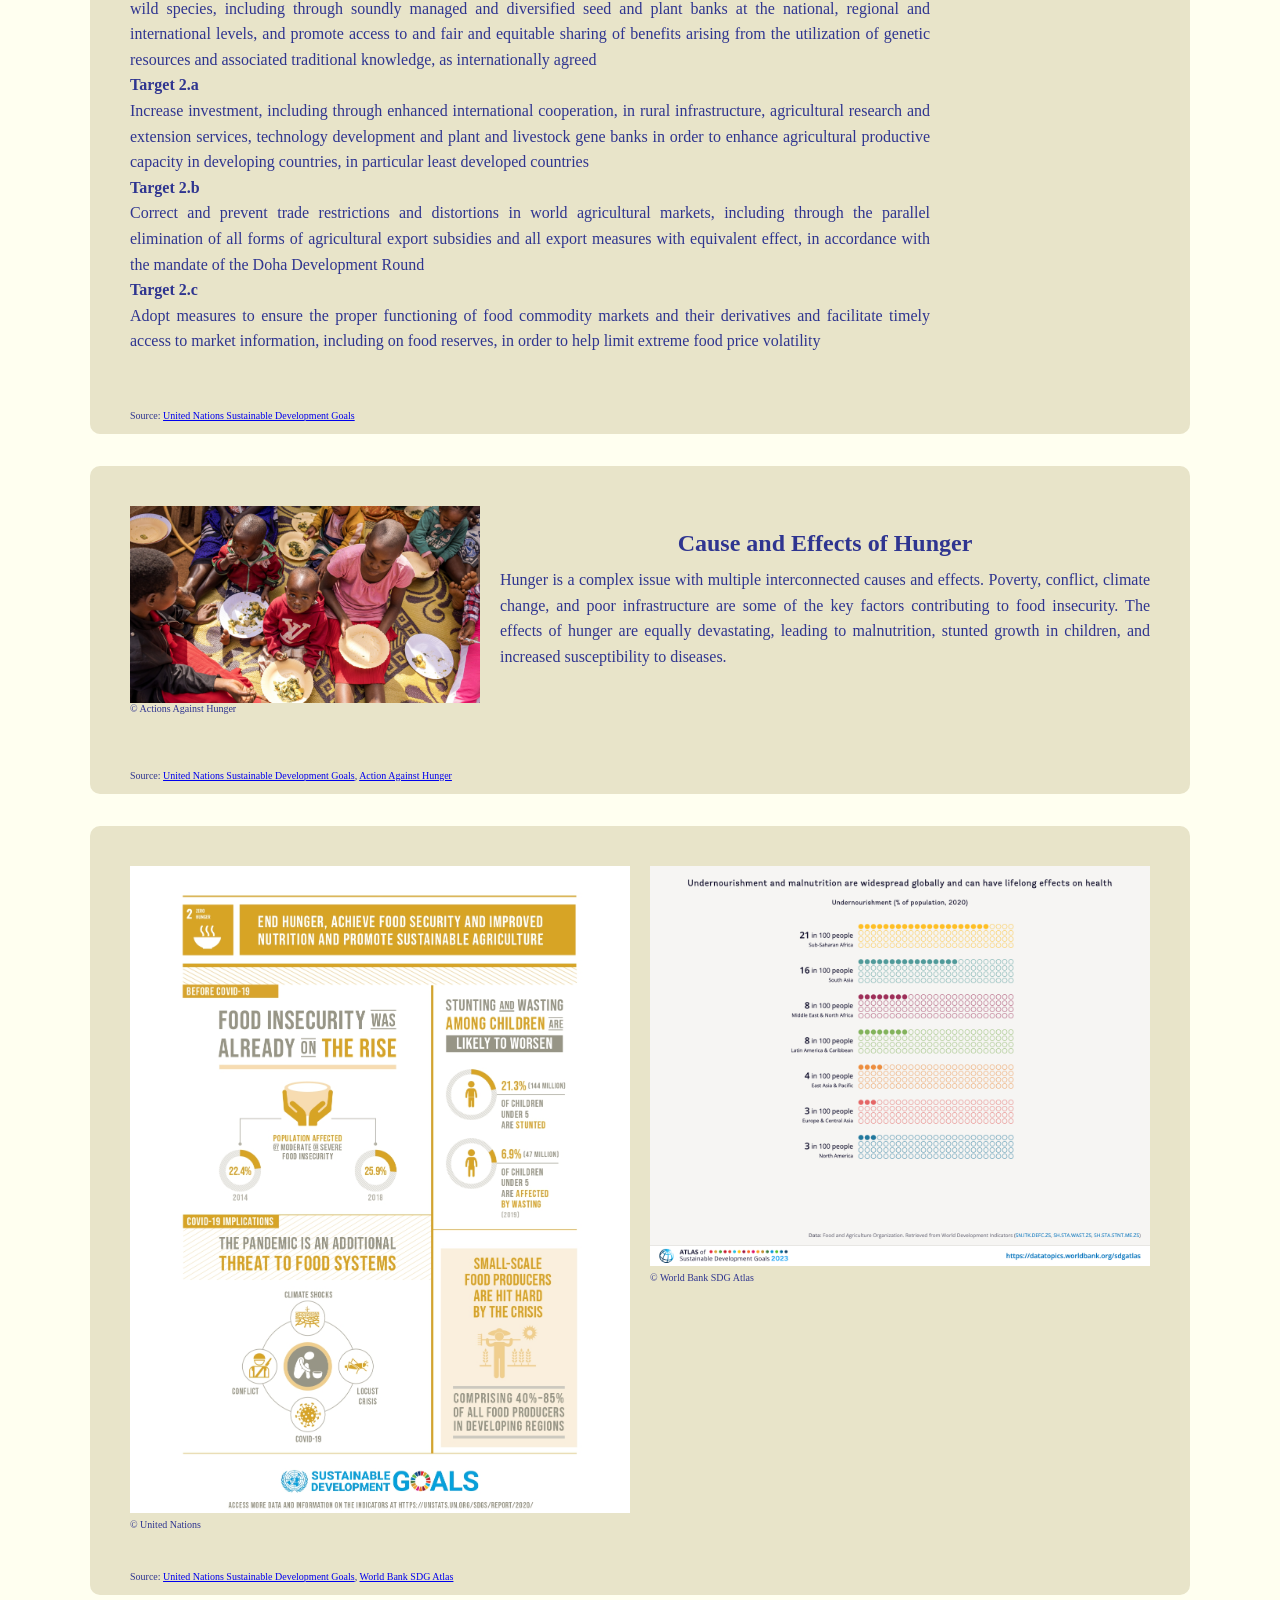
==== commit 36c54c26: "commit" ====
--- a/index.html
+++ b/index.html
@@ -11,7 +11,6 @@
                     <img src="E_PRINT_INVERTED_02.jpg" height="50" width="50" alt="SDG 2 Logo">
                     
                 </a>
-                 
             </nav>
             <div class="hero-content">
                 <span class="logo-gif"><img src="E_GIF_02.gif" ></span>
--- a/EmpTech PT style.css
+++ b/EmpTech PT style.css
@@ -440,7 +440,11 @@
 .hero-content {
   display: flex;
   align-items: center;
+  justify-content: center;
   gap: 30px;
+  width: 100%;
+  max-width: 1100px;
+  margin: 0 auto;
   opacity: 0;
   transform: translateY(30px);
   animation: fadeInUp 1s ease-out forwards;
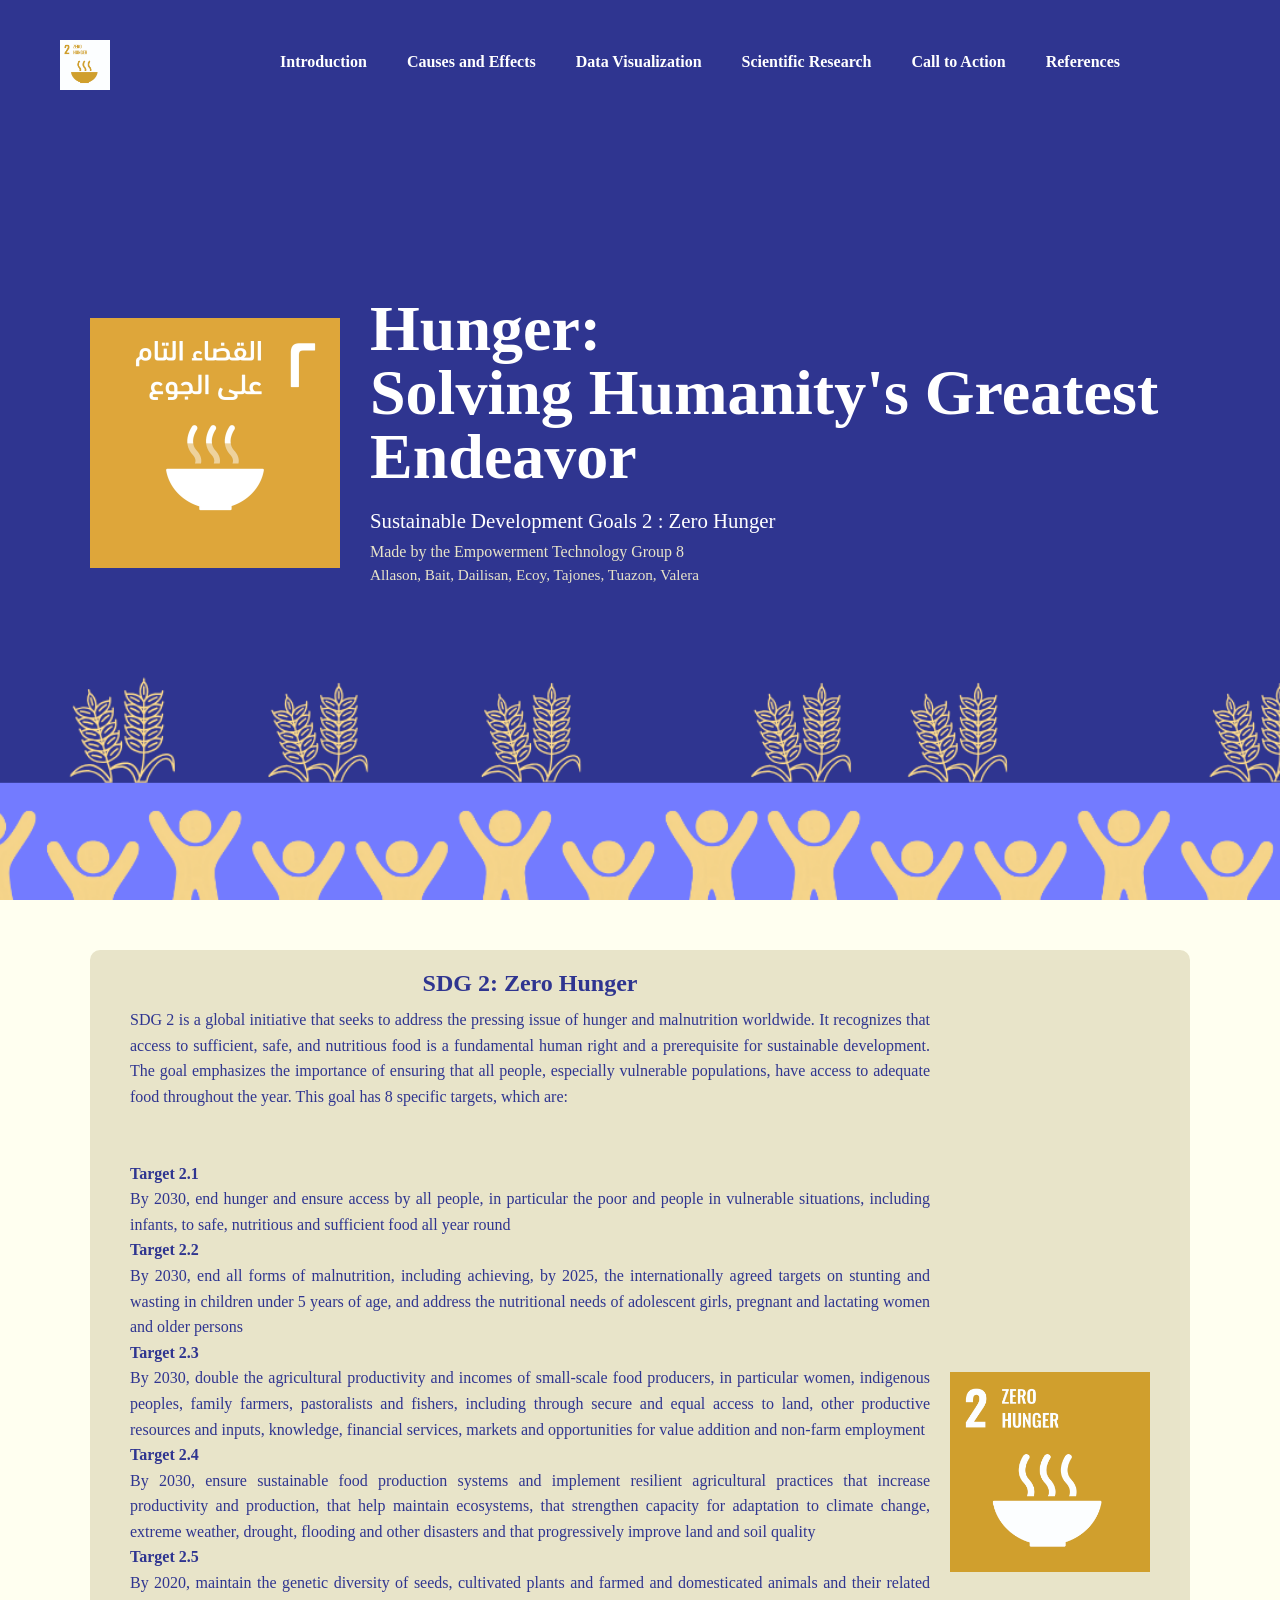
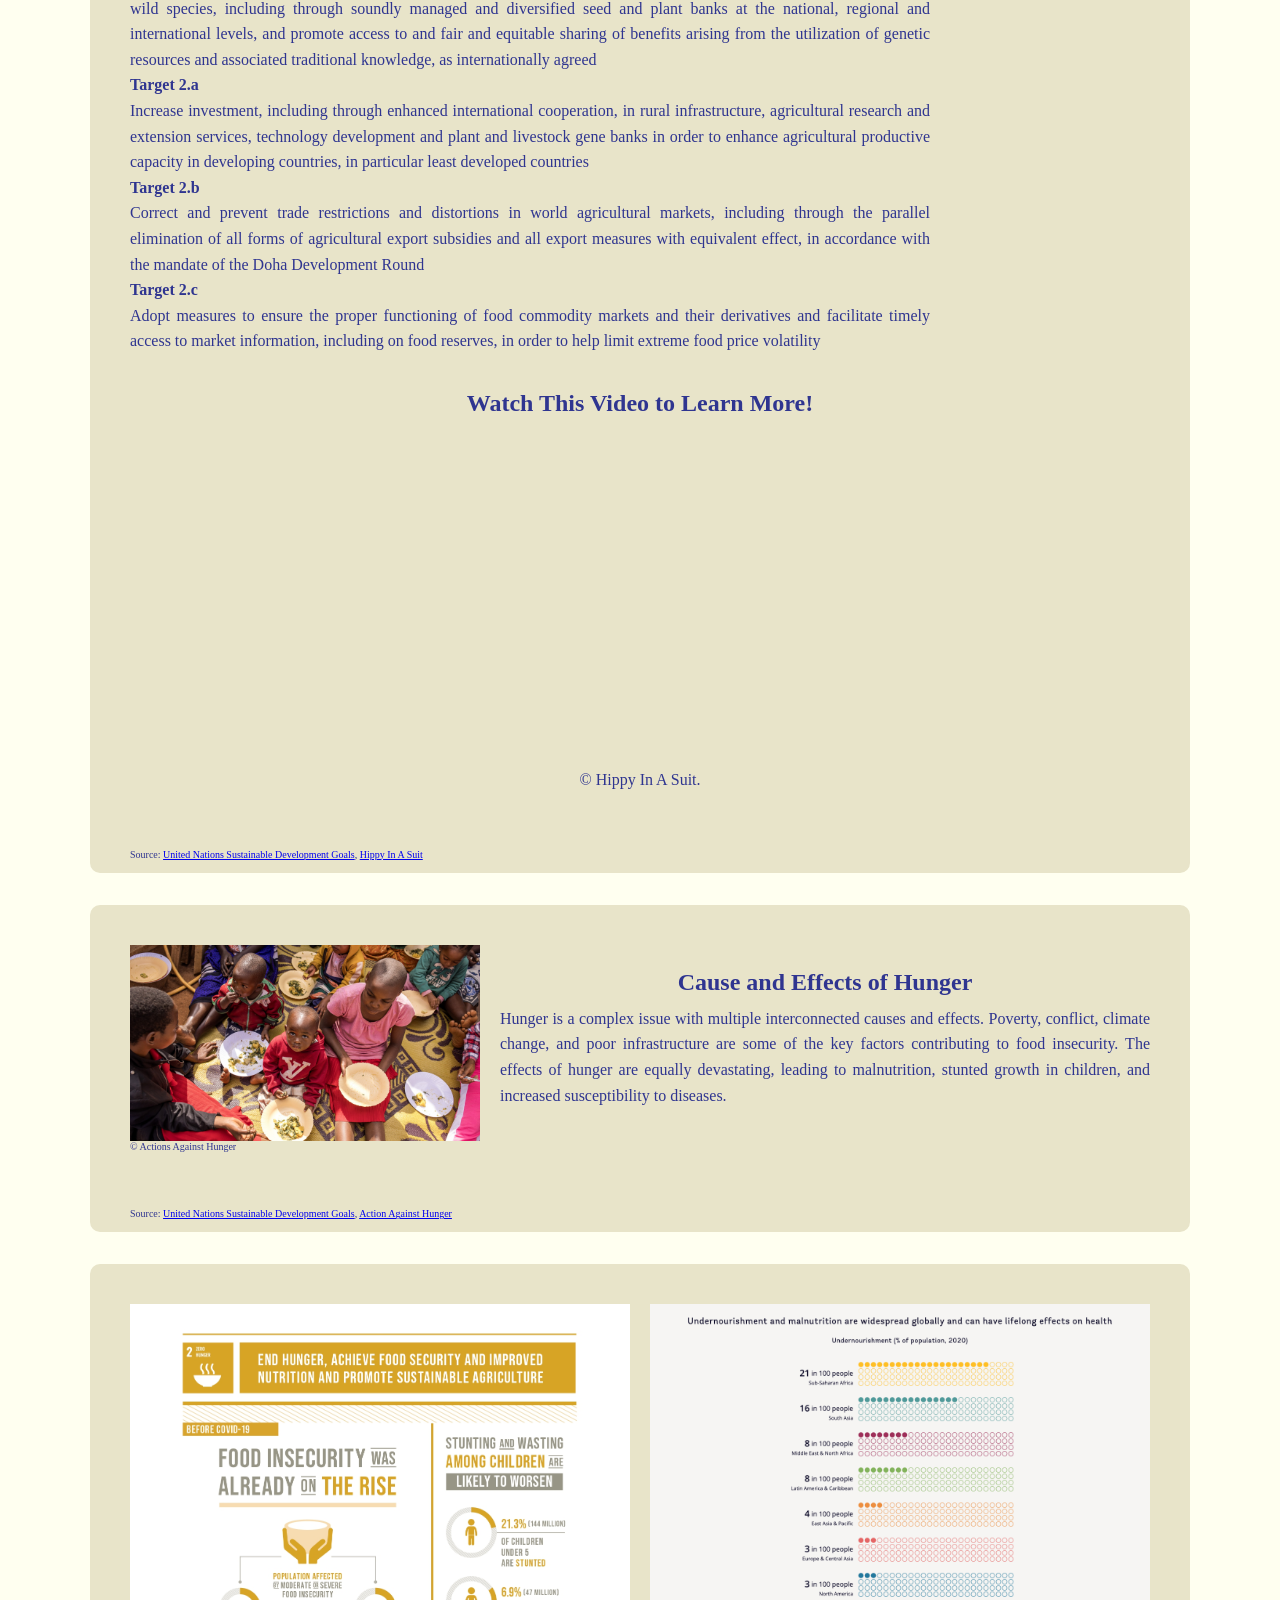
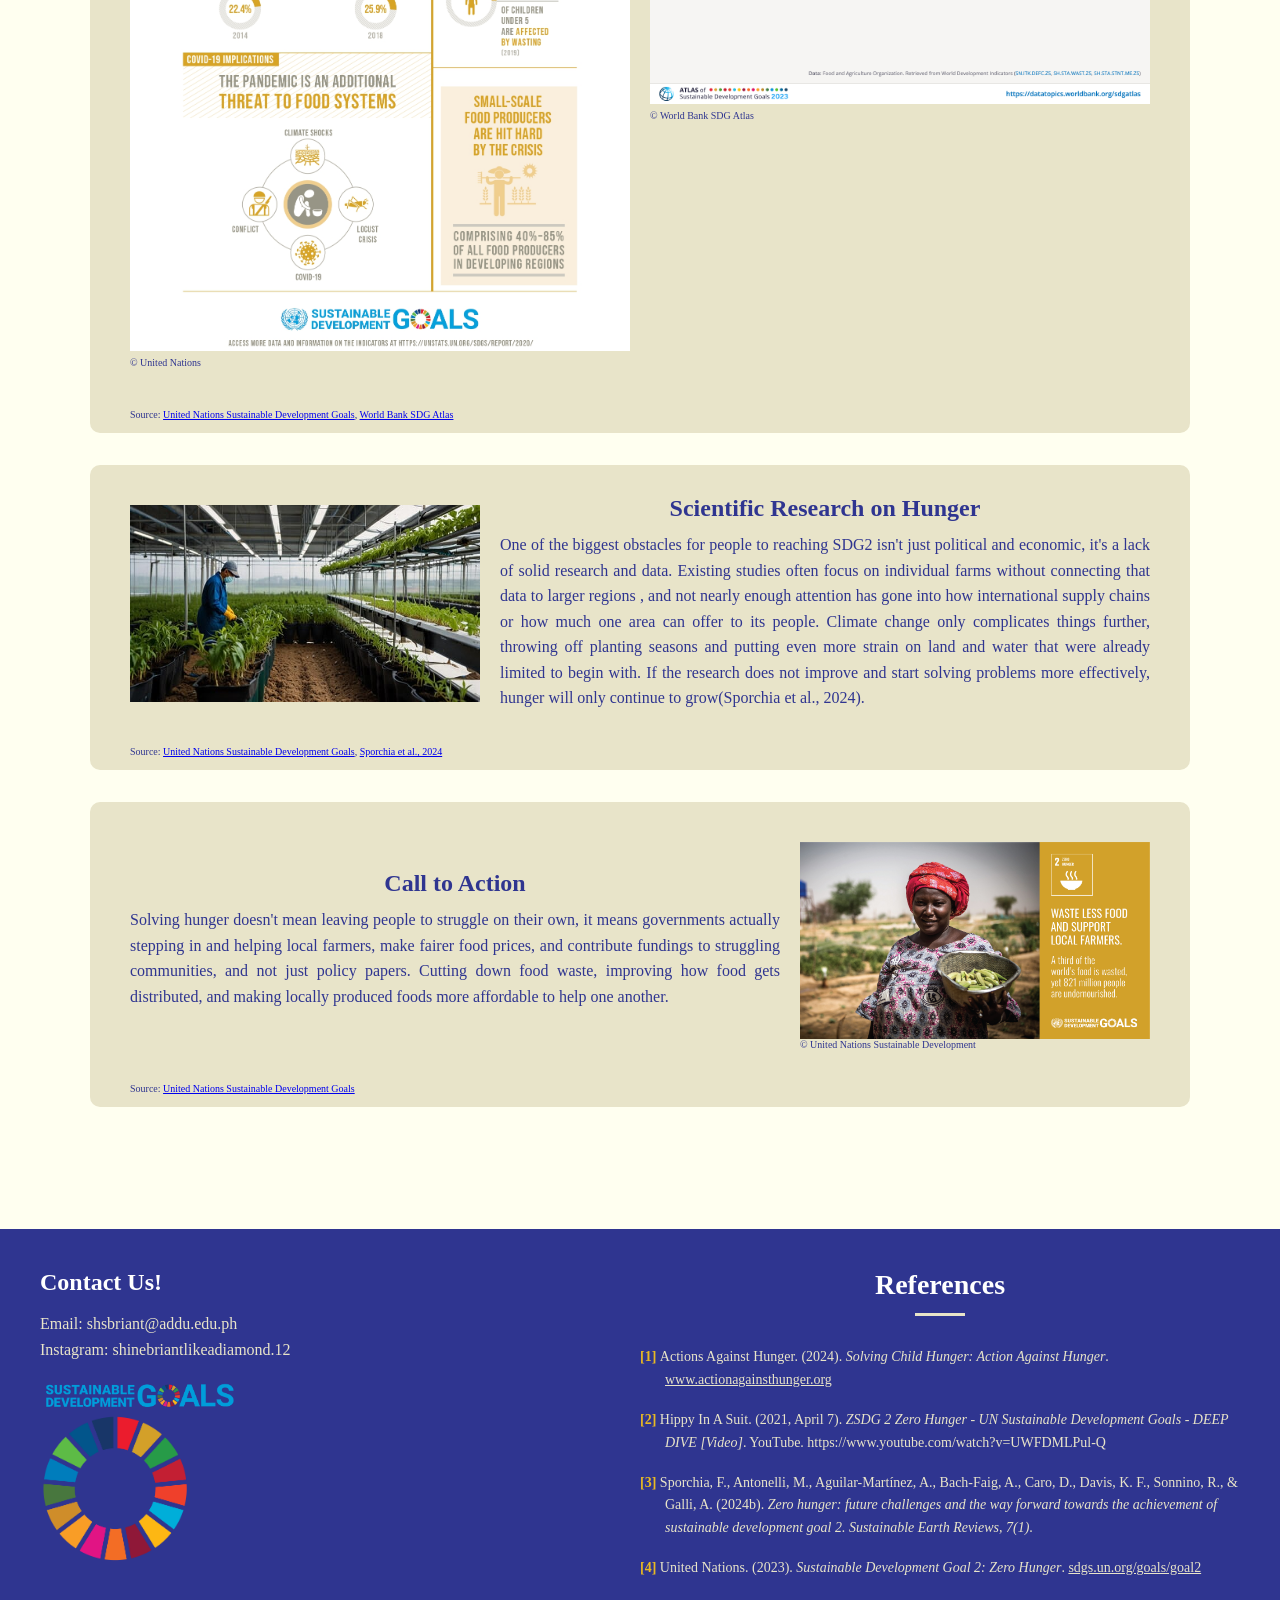
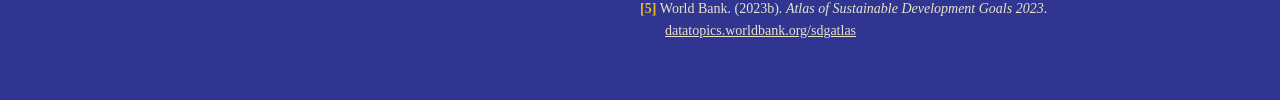
==== commit 20c2ac76: "commit" ====
--- a/index.html
+++ b/index.html
@@ -5,7 +5,7 @@
         <link rel="stylesheet" href="EmpTech PT style.css">
     </head>
     <body>
-        <header id="site-header" class="hero">
+        <header id="header" class="hero">
             <nav class="hero-nav">
                  <a href="#header">
                     <img src="E_PRINT_INVERTED_02.jpg" height="50" width="50" alt="SDG 2 Logo">
@@ -15,7 +15,7 @@
             <div class="hero-content">
                 <span class="logo-gif"><img src="E_GIF_02.gif" ></span>
                 <div class="goal-text">
-                 <h1>ZERO<br>HUNGER</h1>
+                 <h1>Hunger:<br>Solving Humanity's Greatest Endeavor</h1>
                  <p class="hero-subtitle">Sustainable Development Goals 2 : Zero Hunger</p>
                  <p class="hero-credit">Made by the Empowerment Technology Group 8</p>
                  <p class="hero-names">Allason, Bait, Dailisan, Ecoy, Tajones, Tuazon, Valera</p>
@@ -103,9 +103,16 @@
                       </p> 
                </div>
             </div>
+            <br>
+            <br>
+            <div class="video-wrap">
+                <h1>Watch This Video to Learn More!</h1>
+                <iframe width="560" height="315" src="https://www.youtube.com/embed/UWFDMLPul-Q?si=sf7Z8vOeRv5L9_9S" title="YouTube video player" frameborder="0" allow="accelerometer; autoplay; clipboard-write; encrypted-media; gyroscope; picture-in-picture; web-share" referrerpolicy="strict-origin-when-cross-origin" allowfullscreen></iframe>
+                <p>&copy; Hippy In A Suit.</p>
+            </div>
         </div>
         <footer>   
-                <p>Source: <a href="https://sdgs.un.org/goals/goal2">United Nations Sustainable Development Goals</a></p>
+                <p>Source: <a href="https://sdgs.un.org/goals/goal2">United Nations Sustainable Development Goals</a>, <a href="https://www.youtube.com/watch?v=UWFDMLPul-Q">Hippy In A Suit</a></p>
             </footer>
        </section>
        <section id="cause-and-effects" class="card">
@@ -146,18 +153,18 @@
        <section id="scientific-research" class="card">
         <div class="card-content reverse">
            <div class="card-image">
-                <img src="E_SDG_action_card_square_2.jpg" alt="SDG 2 Logo" width="200" height="200">
+                <img src="srs.jpg" alt="SDG 2 Logo" width="350" height="200">
             </div>
                 <div class="card-text">
                     <h1>Scientific Research on Hunger</h1>
                     <p>
-                        Scientific research plays a crucial role in understanding the causes and consequences of hunger. Studies have shown that investing in agricultural research and development can lead to increased food production, improved nutrition, and enhanced resilience to climate change. Additionally, research on food systems, nutrition, and public health can inform policies and interventions aimed at reducing hunger and malnutrition.
+                        One of the biggest obstacles for people to reaching SDG2 isn't just political and economic, it's a lack of solid research and data.  Existing studies often focus on individual farms without connecting that data to larger regions , and not nearly enough attention has gone into how international supply chains or how much one area can offer to its people. Climate change only complicates things further, throwing off planting seasons and putting even more strain on land and water that were already limited to begin with. If the research does not improve and start solving problems more effectively, hunger will only continue to grow(Sporchia et al., 2024).
                     </p>
                 </div>
             </div>
        
         <footer id="ft4">   
-                <p>Source: <a href="https://www.un.org/sustainabledevelopment/hunger/">United Nations Sustainable Development Goals</a></p>
+                <p>Source: <a href="https://www.un.org/sustainabledevelopment/hunger/">United Nations Sustainable Development Goals</a>, <a href="https://doi.org/10.1186/s42055-024-00078-7">Sporchia et al., 2024</a></p>
         </footer>
        </section>
          <section id="call-to-action" class="card">
@@ -171,7 +178,7 @@
                  <div class="card-text">
                       <h1>Call to Action</h1>
                       <p>
-                            To achieve SDG 2 and eliminate hunger, it is essential for individuals, communities, governments, and organizations to take action. This includes supporting sustainable agriculture, reducing food waste, promoting equitable access to nutritious food, and advocating for policies that address the root causes of hunger. By working together, we can create a world where everyone has the opportunity to live a healthy and fulfilling life.
+                            Solving hunger doesn't mean leaving people to struggle on their own, it means governments actually stepping in and helping local farmers, make fairer food prices, and contribute fundings to struggling communities, and not just policy papers. Cutting down food waste, improving how food gets distributed, and making locally produced foods more affordable to help one another.
                       </p>
                  </div>
                 </div>
@@ -186,13 +193,27 @@
        <br>
        <br>
        <section id="references" class="card">
+                <div class="references-left">
+                    <h2>Contact Us!</h2>
+                    <ul>
+                        <li>Email: shsbriant@addu.edu.ph</li>
+                        <li>Instagram: shinebriantlikeadiamond.12</li>
+                    </ul>
+                    <img src="E_SDG_logo_horizontal_Transparent_WEB.png" alt="SDG 2 action card" width="200">
+                    <img src="SDG Wheel_Transparent_WEB.png" width="150" height="150">
+                </div>
                 <div class="card-text">
                     <h1>References</h1>
                      <ul class="ref-list">
+                     <li>Actions Against Hunger. (2024). <em>Solving Child Hunger: Action Against Hunger</em>. <a href="https://www.actionagainsthunger.org" target="_blank">www.actionagainsthunger.org</a></li>
+                     <li>Hippy In A Suit. (2021, April 7). <em>ZSDG 2 Zero Hunger - UN Sustainable Development Goals - DEEP DIVE [Video]</em>. YouTube. https://www.youtube.com/watch?v=UWFDMLPul-Q</li>
+                     <li>Sporchia, F., Antonelli, M., Aguilar-Martínez, A., Bach-Faig, A., Caro, D., Davis, K. F., Sonnino, R., & Galli, A. (2024b). <em>Zero hunger: future challenges and the way forward towards the achievement of sustainable development goal 2. Sustainable Earth Reviews, 7(1)</em>. <a href="https://doi.org/10.1186/s42055-024-00078-7" target="_blank"></a> </a></li>
                       <li>United Nations. (2023). <em>Sustainable Development Goal 2: Zero Hunger</em>. <a href="https://sdgs.un.org/goals/goal2" target="_blank">sdgs.un.org/goals/goal2</a></li>
-                     <li>World Bank. (2023). <em>Atlas of Sustainable Development Goals 2023</em>. <a href="https://datatopics.worldbank.org/sdgatlas" target="_blank">datatopics.worldbank.org/sdgatlas</a></li>
-                     <li>Actions Against Hunger. (2024). <em>Solving Child Hunger: Action Against Hunger</em>. <a href="https://www.actionagainsthunger.org" target="_blank">www.actionagainsthunger.org</a></li>
+                     <li>World Bank. (2023b). <em>Atlas of Sustainable Development Goals 2023</em>. <a href="https://datatopics.worldbank.org/sdgatlas" target="_blank">datatopics.worldbank.org/sdgatlas</a></li>
+                     
+                     
                      </ul>
+                 </div>
 </section>
        <script src="EmpTech PT Animations.js"></script>
     </body>
--- a/EmpTech PT style.css
+++ b/EmpTech PT style.css
@@ -49,6 +49,29 @@
 #about-sdg2 dl {
     font-family: garamond, light; /* a classic, elegant font for the section text */
     line-height: 1.6;
+}
+
+#about-sdg2 .video-wrap {
+  display: flex;
+  flex-direction: column;
+  align-items: center;
+  justify-content: center;
+  margin-top: 20px;
+}
+
+#about-sdg2 .video-wrap h1 {
+  text-align: center;
+  margin: 0 0 15px;
+}
+
+#about-sdg2 .video-wrap iframe {
+  display: block;
+  margin: 0 auto;
+  max-width: 100%;
+}
+
+.card-content iframe{
+  align-items: center;
 }
 #cause-and-effects {
     background-color: #e8e4c9;  /* a light, neutral background for the section */
@@ -279,6 +302,10 @@
     padding-bottom: 0px;
     margin-bottom: -15px;
 }
+#scientific-research .card-image{
+  height: 200px;
+  width: 350px;
+}
 #call-to-action {
     background-color: #e8e4c9;  /* a light, neutral background for the section */
     color: #2f3590;             /* dark text for contrast */
@@ -313,8 +340,46 @@
 #references {
   background-color: #2f3590;
   color: #e8e4c9;
-  padding: 0px;
-  text-align: center;
+  padding: 20px 40px 40px;
+  display: flex;
+  justify-content: space-between;
+  align-items: flex-start;
+  gap: 40px;
+}
+
+.references-left {
+  width: 30%;
+  min-width: 220px;
+  color: #e8e4c9;
+  text-align: left;
+}
+
+.references-left h2 {
+  font-family: trajan pro, regular;
+  color: #ffffff;
+  margin-bottom: 15px;
+  font-size: 24px;
+}
+
+.references-left ul {
+  font-family: garamond, light;
+  line-height: 1.6;
+  margin-bottom: 15px;
+  list-style: none;
+}
+
+.references-left img {
+  max-width: 100%;
+  height: auto;
+  display: block;
+  border-radius: 8px;
+}
+
+#references .card-text {
+  width: 60%;
+  max-width: 800px;
+  margin-left: auto;
+  text-align: left;
 }
 
 #references h1 {
@@ -324,6 +389,11 @@
   font-size: 28px; /* slightly smaller than your main header, since this isn't the star of the page */
   position: relative;
   padding-bottom: 15px;
+  text-align: center;
+  width: 100%;
+  max-width: 600px;
+  margin-left: auto;
+  margin-right: 0;
 }
 
 #references h1::after {
@@ -340,8 +410,9 @@
   list-style: none;
   padding: 0;
   max-width: 600px;
-  margin: 0 auto; /* centers the list block itself */
-  text-align: left; /* but keeps text readable, not centered per-line */
+  margin-left: auto;
+  margin-right: 0;
+  text-align: left;
 }
 
 .ref-list li {
@@ -440,7 +511,7 @@
 .hero-content {
   display: flex;
   align-items: center;
-  justify-content: center;
+  justify-content: left;
   gap: 30px;
   width: 100%;
   max-width: 1100px;
@@ -454,7 +525,7 @@
 @keyframes fadeInUp {
   to {
     opacity: 1;
-    transform: translateY(0);
+    transform: translateY(-40px);
   }
 }
 
@@ -605,6 +676,7 @@
   margin: 32px auto 0;
   padding: clamp(24px, 4vw, 40px) clamp(18px, 4vw, 40px);
   transform: translateY(40px);
+  justify-content: right;
 }
 
 .card.visible {
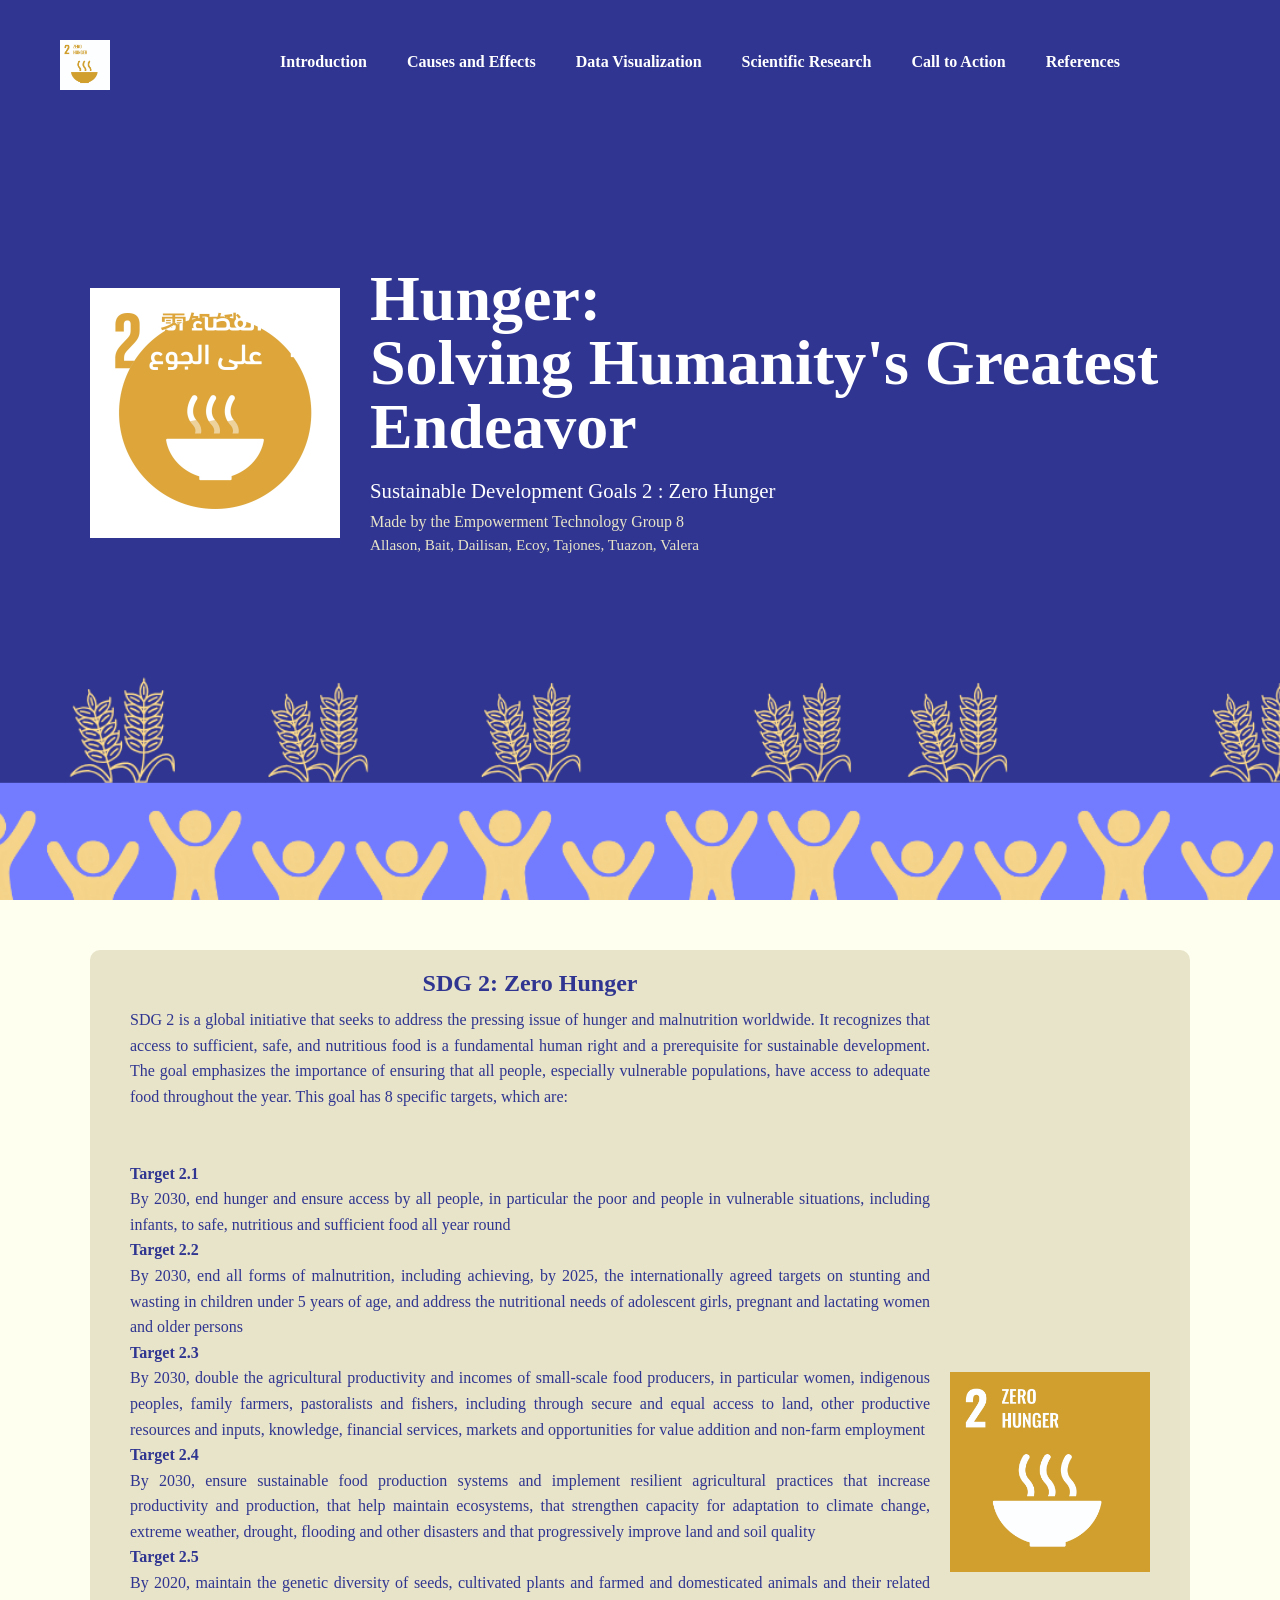
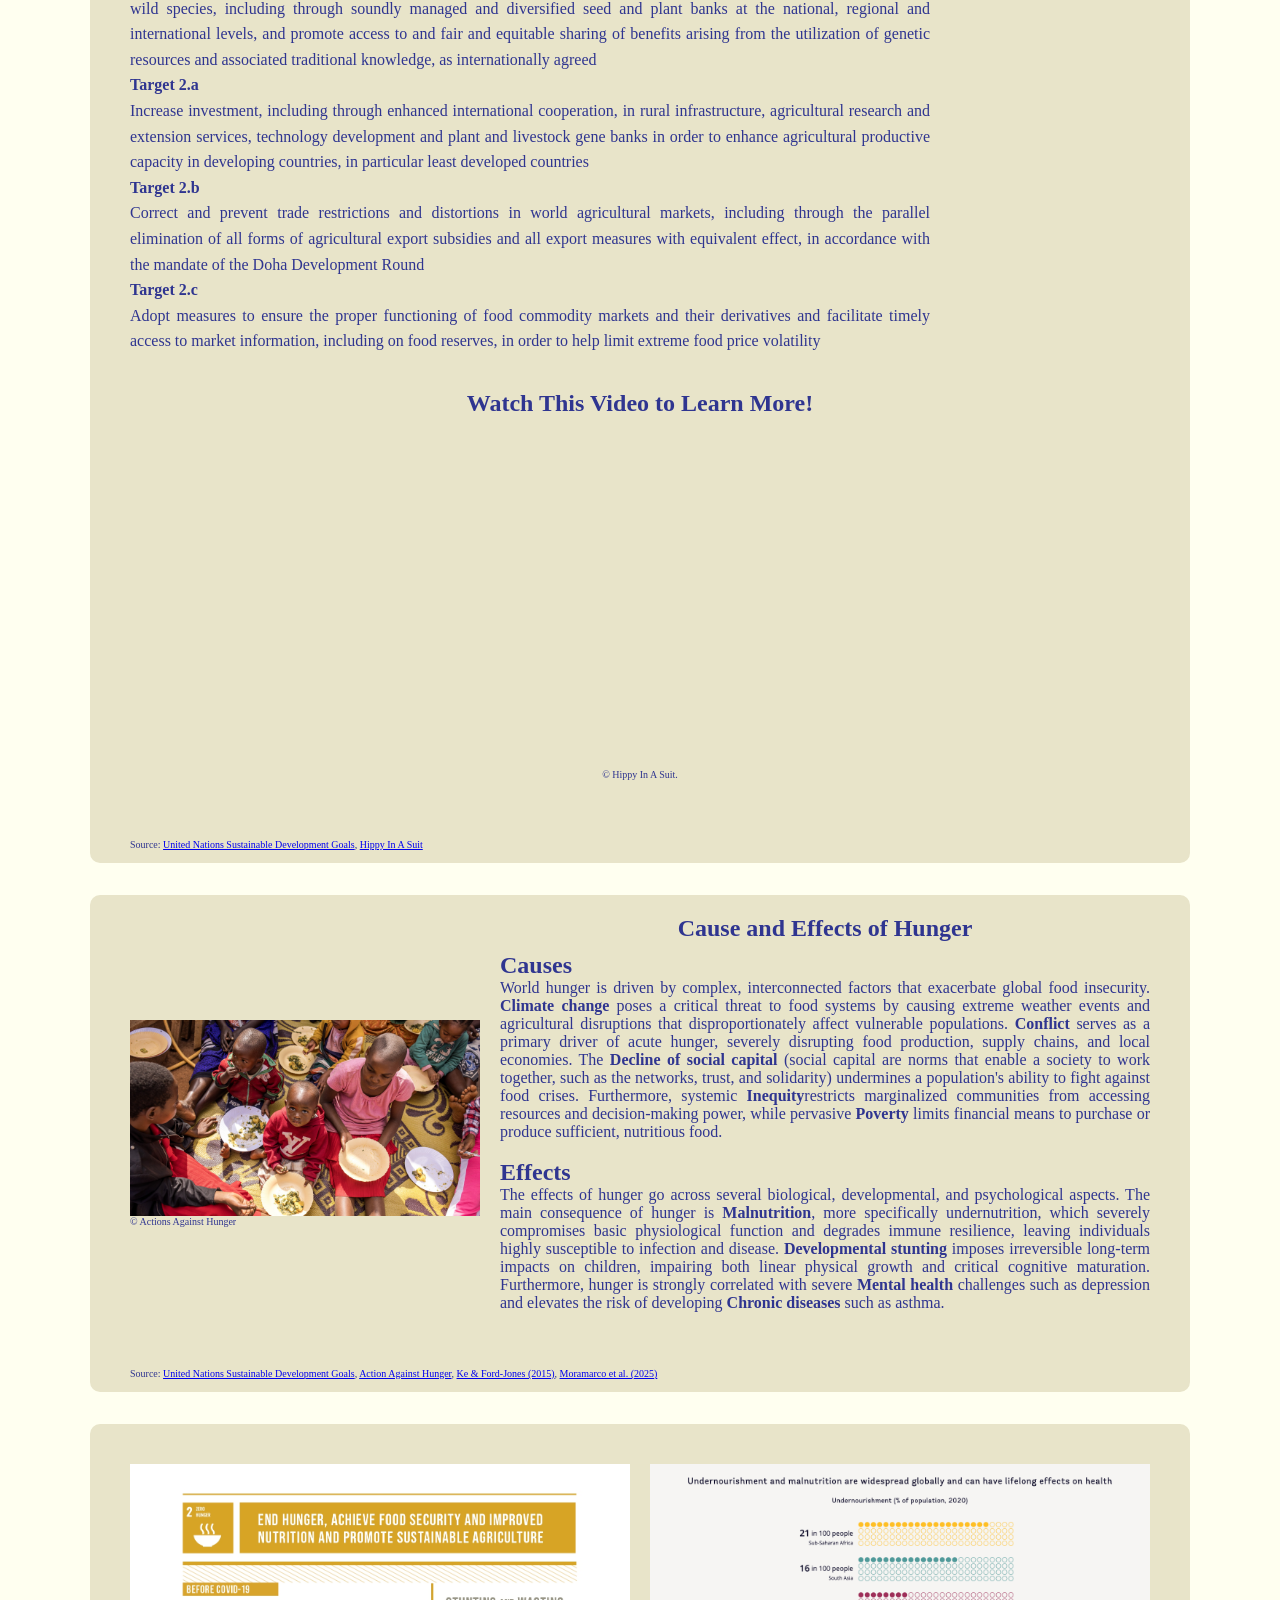
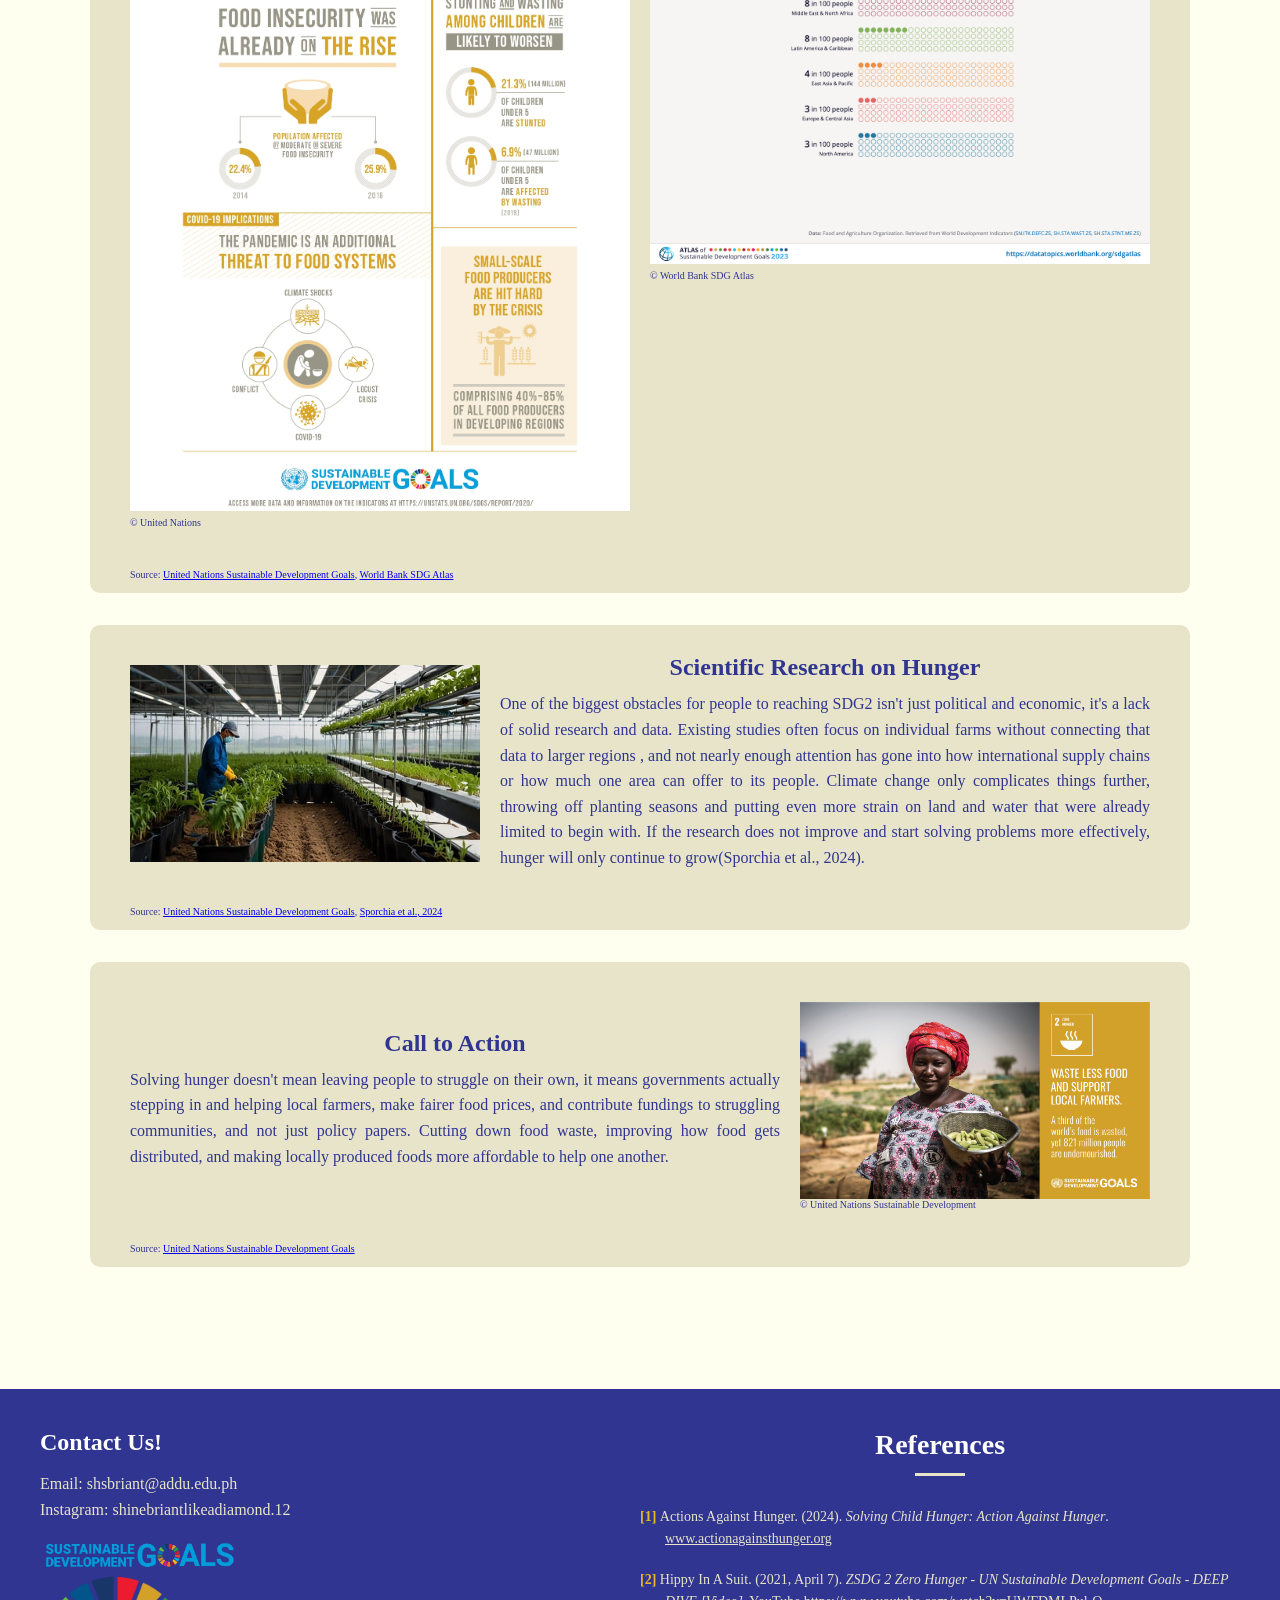
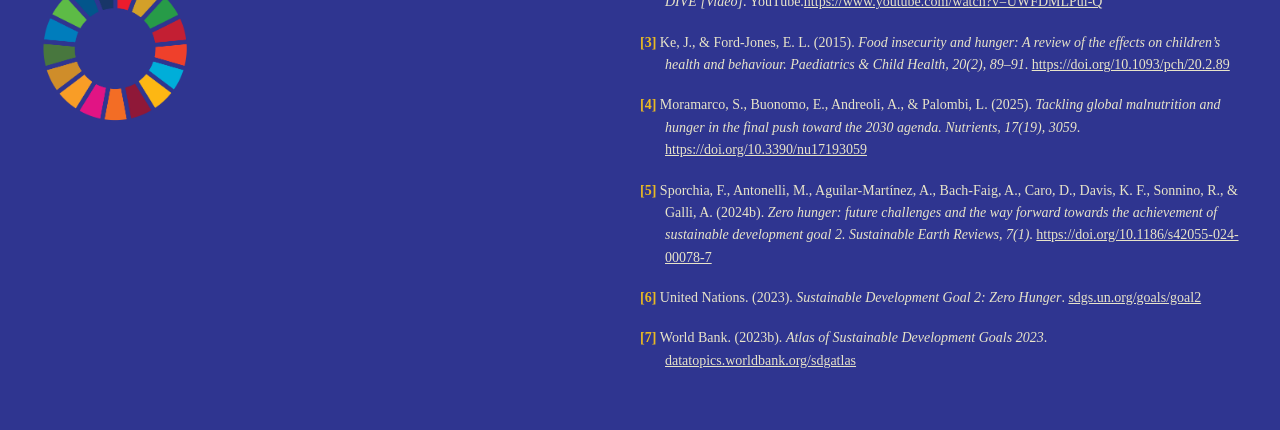
==== commit 6d723f95: "causes and effects" ====
--- a/index.html
+++ b/index.html
@@ -126,12 +126,18 @@
                 <div class="card-text">
                     <h1>Cause and Effects of Hunger</h1>
                     <p>
-                        Hunger is a complex issue with multiple interconnected causes and effects. Poverty, conflict, climate change, and poor infrastructure are some of the key factors contributing to food insecurity. The effects of hunger are equally devastating, leading to malnutrition, stunted growth in children, and increased susceptibility to diseases.
+                        <h2>Causes</h2>
+                        World hunger is driven by complex, interconnected factors that exacerbate global food insecurity. <strong>Climate change</strong> poses a critical threat to food systems by causing extreme weather events and agricultural disruptions that disproportionately affect vulnerable populations. <strong>Conflict</strong> serves as a primary driver of acute hunger, severely disrupting food production, supply chains, and local economies. The <strong>Decline of social capital</strong> (social capital are norms that enable a society to work together, such as the networks, trust, and solidarity) undermines a population's ability to fight against food crises. Furthermore, systemic <strong>Inequity</strong>restricts marginalized communities from accessing resources and decision-making power, while pervasive <strong>Poverty</strong> limits financial means to purchase or produce sufficient, nutritious food.
+                        <br>
+                        <br>
+                        <h2>Effects</h2>
+                        The effects of hunger go across several biological, developmental, and psychological aspects. The main consequence of hunger is <strong>Malnutrition</strong>, more specifically undernutrition, which severely compromises basic physiological function and degrades immune resilience, leaving individuals highly susceptible to infection and disease. <strong>Developmental stunting</strong> imposes irreversible long-term impacts on children, impairing both linear physical growth and critical cognitive maturation. Furthermore, hunger is strongly correlated with severe <strong>Mental health</strong> challenges such as depression and elevates the risk of developing <strong>Chronic diseases</strong> such as asthma.
+
                     </p>
                 </div>
             </div>
         <footer id="ft2">   
-                <p>Source: <a href="https://www.un.org/sustainabledevelopment/hunger/">United Nations Sustainable Development Goals</a>, <a href="https://www.actionagainsthunger.org/the-hunger-crisis/world-hunger-facts/who-does-hunger-affect/child-hunger">Action Against Hunger</a></p>
+                <p>Source: <a href="https://www.un.org/sustainabledevelopment/hunger/">United Nations Sustainable Development Goals</a>, <a href="https://www.actionagainsthunger.org/the-hunger-crisis/world-hunger-facts/who-does-hunger-affect/child-hunger">Action Against Hunger</a>, <a href="https://doi.org/10.1093/pch/20.2.89">Ke & Ford-Jones (2015)</a>, <a href="https://doi.org/10.3390/nu17193059">Moramarco et al. (2025)</a></p>
         </footer>
        </section>
        <section id="data-visualization" class="card">
@@ -206,8 +212,10 @@
                     <h1>References</h1>
                      <ul class="ref-list">
                      <li>Actions Against Hunger. (2024). <em>Solving Child Hunger: Action Against Hunger</em>. <a href="https://www.actionagainsthunger.org" target="_blank">www.actionagainsthunger.org</a></li>
-                     <li>Hippy In A Suit. (2021, April 7). <em>ZSDG 2 Zero Hunger - UN Sustainable Development Goals - DEEP DIVE [Video]</em>. YouTube. https://www.youtube.com/watch?v=UWFDMLPul-Q</li>
-                     <li>Sporchia, F., Antonelli, M., Aguilar-Martínez, A., Bach-Faig, A., Caro, D., Davis, K. F., Sonnino, R., & Galli, A. (2024b). <em>Zero hunger: future challenges and the way forward towards the achievement of sustainable development goal 2. Sustainable Earth Reviews, 7(1)</em>. <a href="https://doi.org/10.1186/s42055-024-00078-7" target="_blank"></a> </a></li>
+                     <li>Hippy In A Suit. (2021, April 7). <em>ZSDG 2 Zero Hunger - UN Sustainable Development Goals - DEEP DIVE [Video]</em>. YouTube.<a href="https://www.youtube.com/watch?v=UWFDMLPul-Q">https://www.youtube.com/watch?v=UWFDMLPul-Q</a> </li>
+                     <li>Ke, J., & Ford-Jones, E. L. (2015). <em>Food insecurity and hunger: A review of the effects on children’s health and behaviour. Paediatrics & Child Health, 20(2), 89–91</em>. <a href="https://doi.org/10.1093/pch/20.2.89">https://doi.org/10.1093/pch/20.2.89</a></li>
+                     <li>Moramarco, S., Buonomo, E., Andreoli, A., & Palombi, L. (2025). <em>Tackling global malnutrition and hunger in the final push toward the 2030 agenda. Nutrients, 17(19), 3059</em>. <a href="https://doi.org/10.3390/nu17193059">https://doi.org/10.3390/nu17193059</a></li>
+                     <li>Sporchia, F., Antonelli, M., Aguilar-Martínez, A., Bach-Faig, A., Caro, D., Davis, K. F., Sonnino, R., & Galli, A. (2024b). <em>Zero hunger: future challenges and the way forward towards the achievement of sustainable development goal 2. Sustainable Earth Reviews, 7(1)</em>. <a href="https://doi.org/10.1186/s42055-024-00078-7" target="_blank">https://doi.org/10.1186/s42055-024-00078-7</a></li>
                       <li>United Nations. (2023). <em>Sustainable Development Goal 2: Zero Hunger</em>. <a href="https://sdgs.un.org/goals/goal2" target="_blank">sdgs.un.org/goals/goal2</a></li>
                      <li>World Bank. (2023b). <em>Atlas of Sustainable Development Goals 2023</em>. <a href="https://datatopics.worldbank.org/sdgatlas" target="_blank">datatopics.worldbank.org/sdgatlas</a></li>
                      
--- a/EmpTech PT style.css
+++ b/EmpTech PT style.css
@@ -69,7 +69,10 @@
   margin: 0 auto;
   max-width: 100%;
 }
-
+.video-wrap p{
+  font-family: garamond, light;
+  font-size: 10px;
+}
 .card-content iframe{
   align-items: center;
 }
@@ -525,7 +528,7 @@
 @keyframes fadeInUp {
   to {
     opacity: 1;
-    transform: translateY(-40px);
+    transform: translateY(-70px);
   }
 }
 
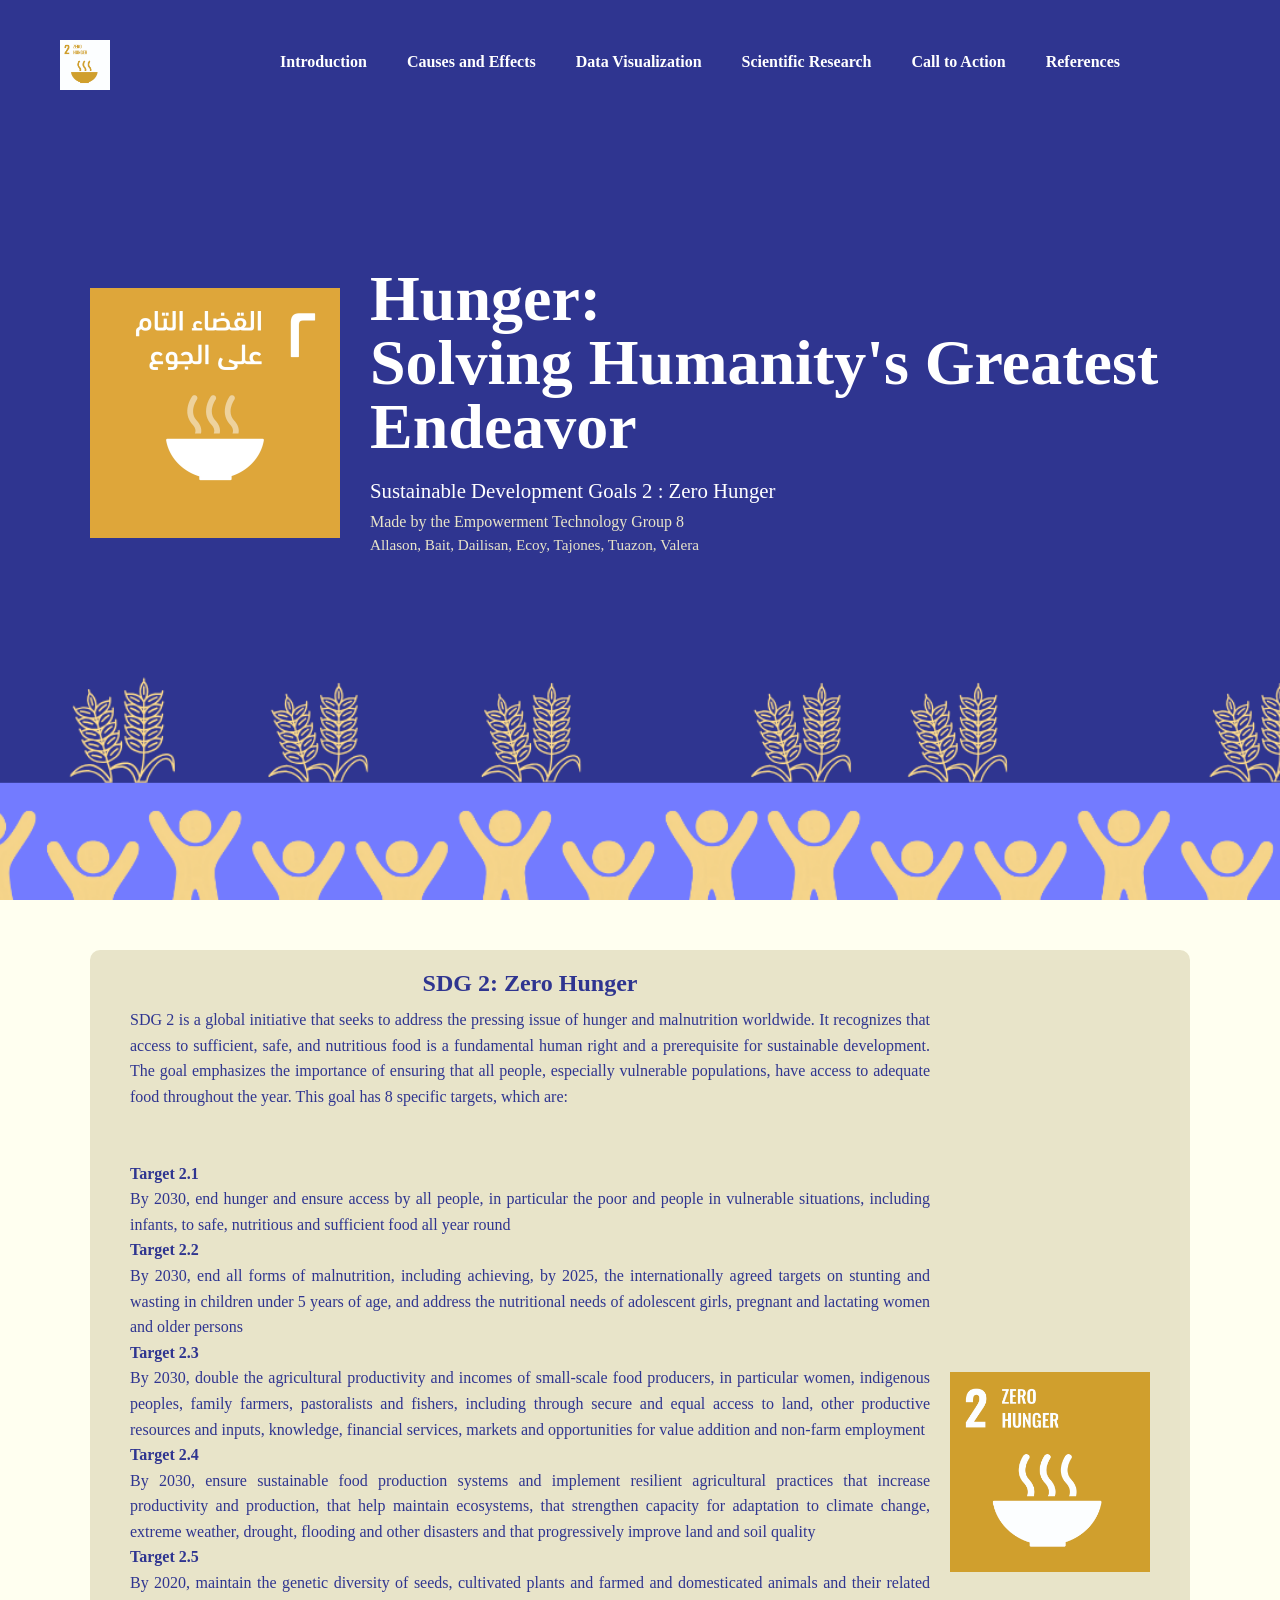
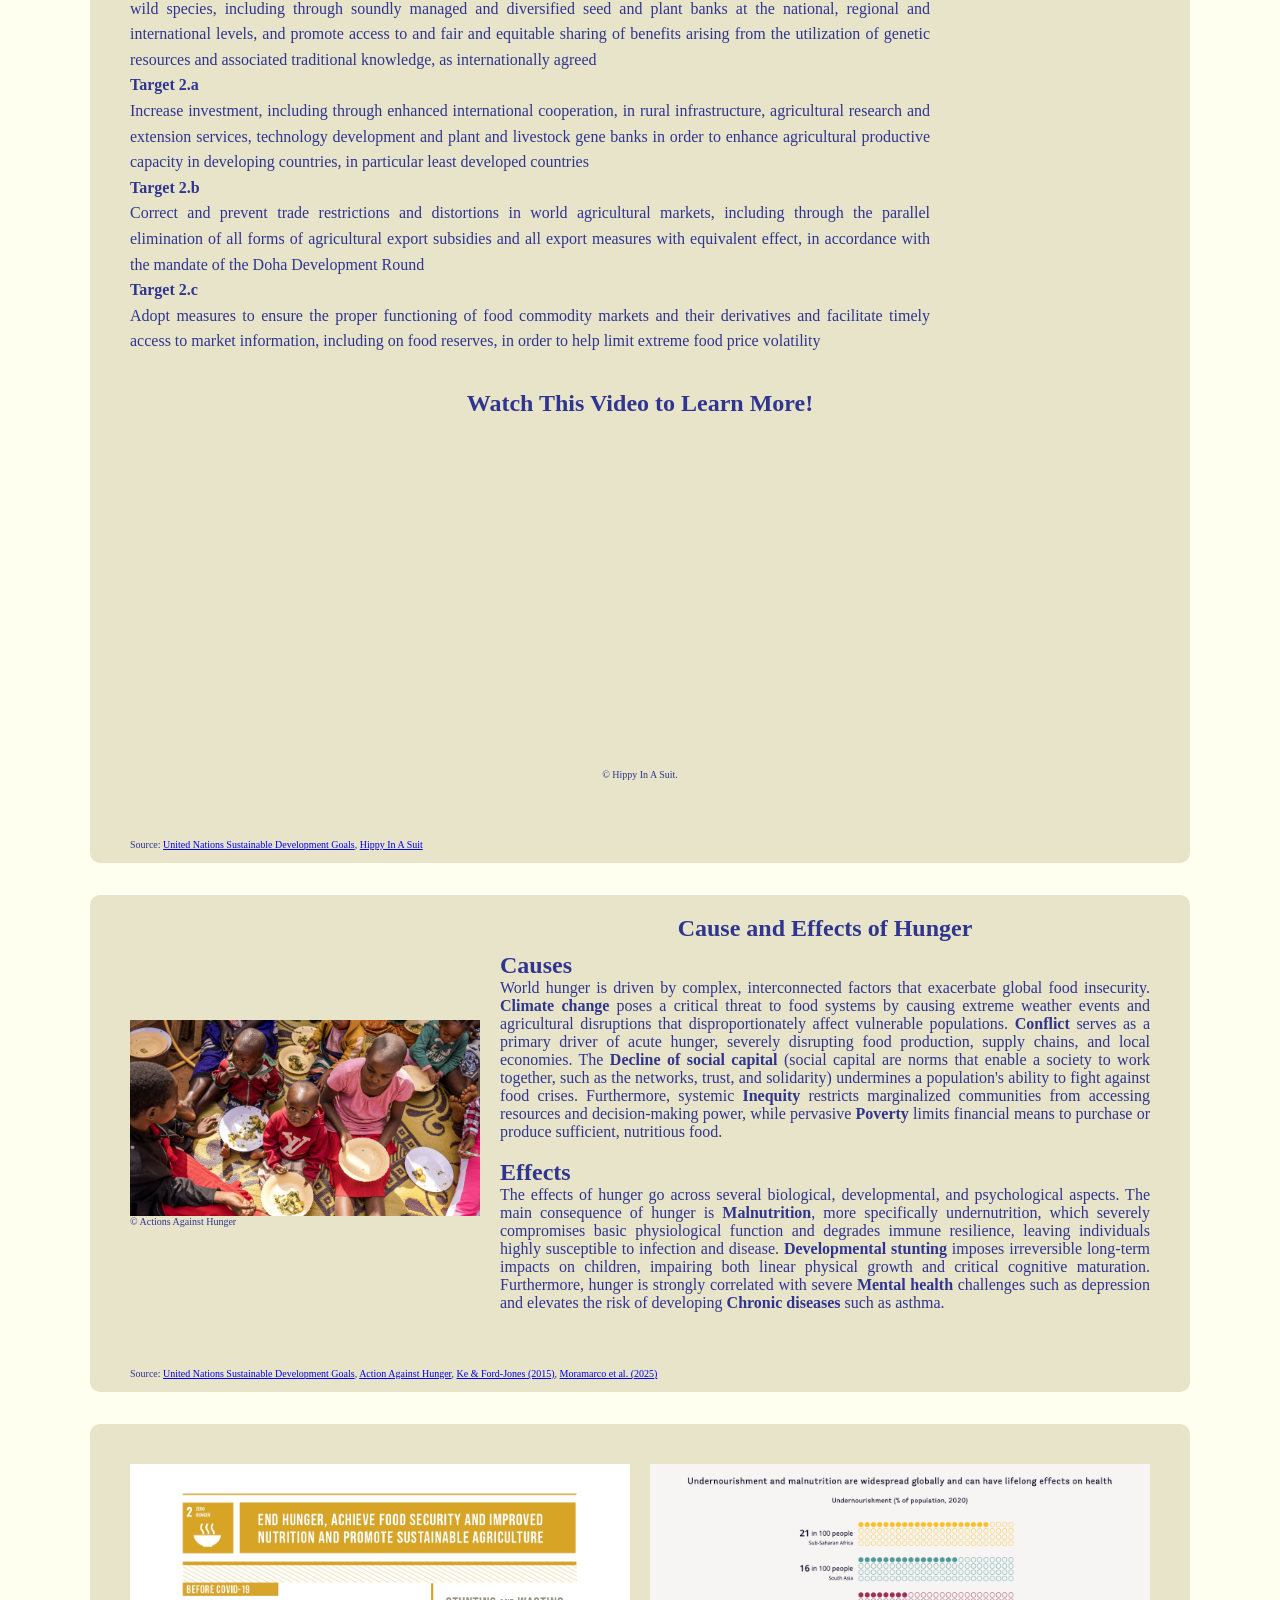
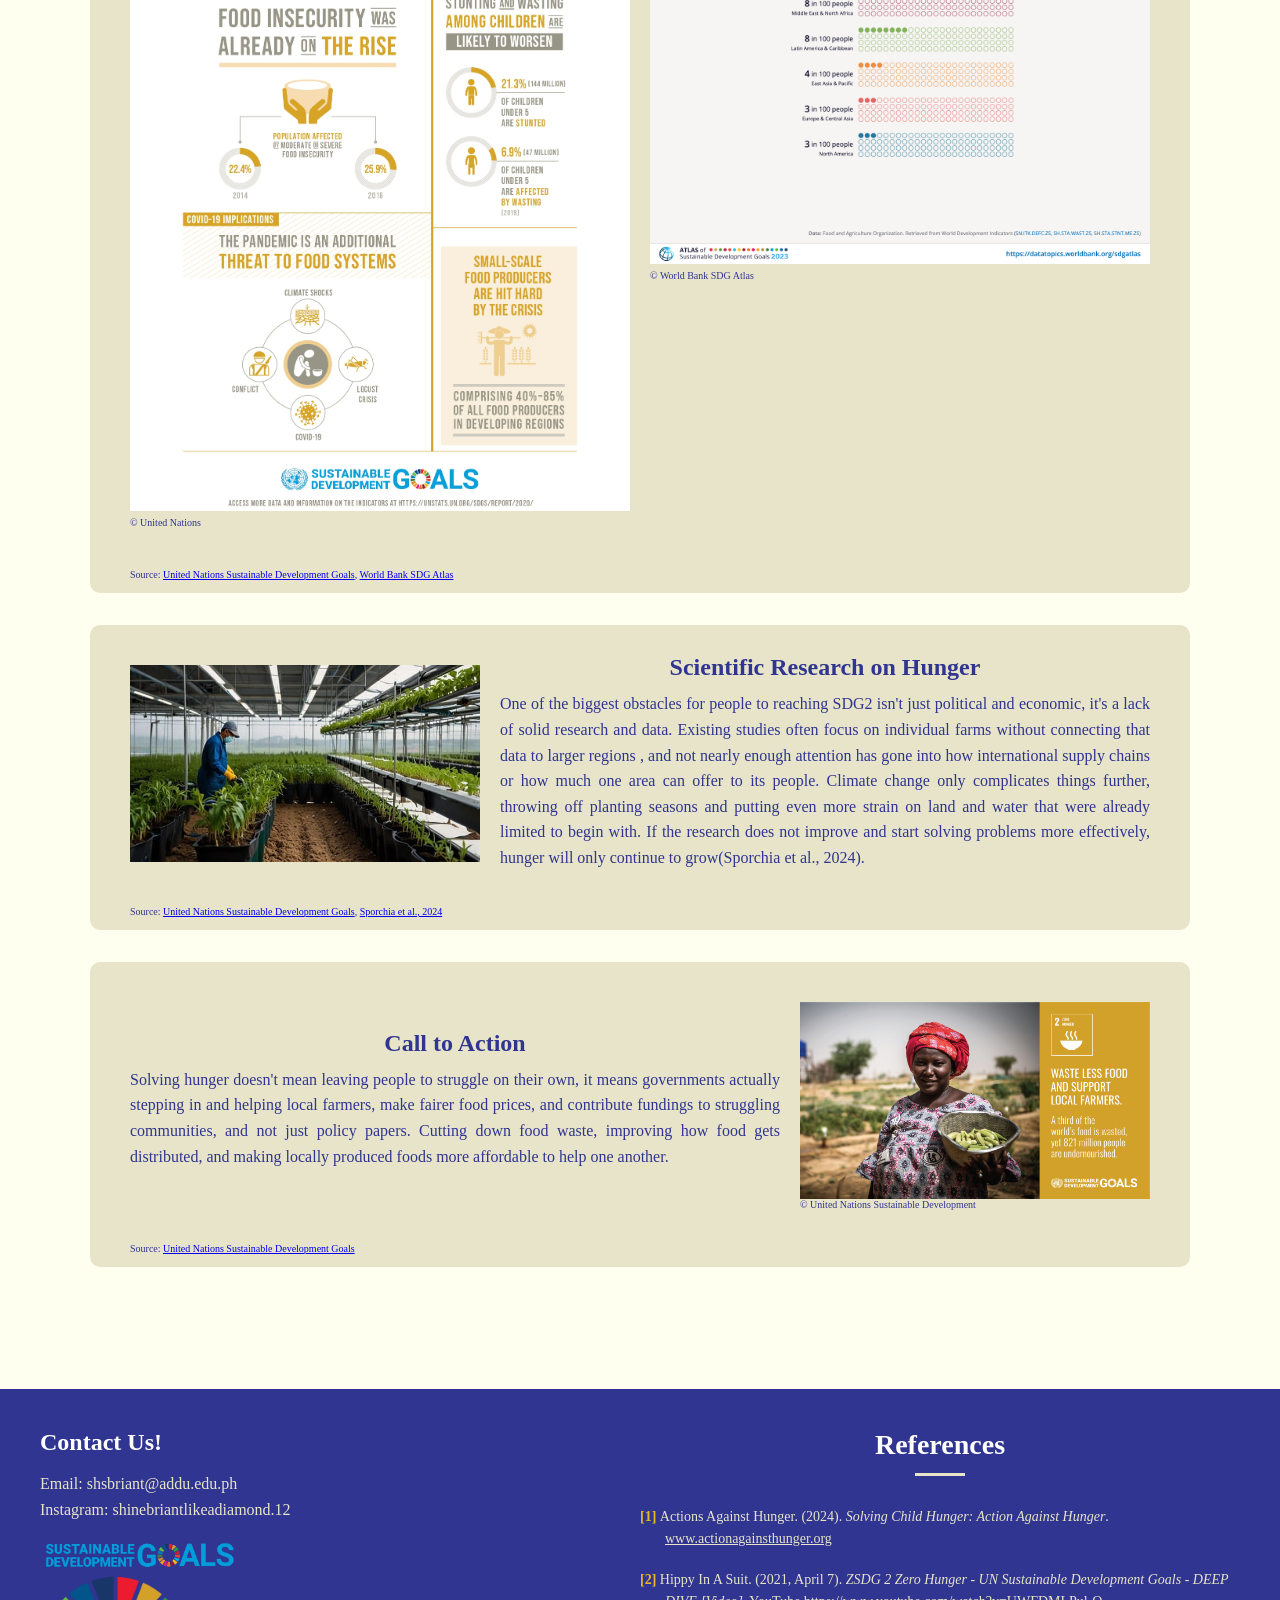
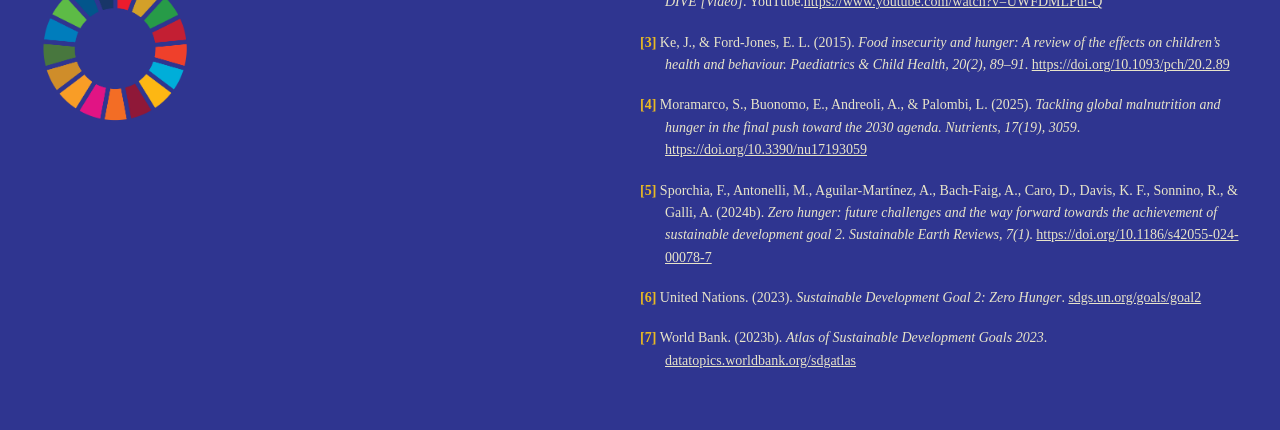
==== commit 1444e9fe: "Update index.html" ====
--- a/index.html
+++ b/index.html
@@ -127,7 +127,7 @@
                     <h1>Cause and Effects of Hunger</h1>
                     <p>
                         <h2>Causes</h2>
-                        World hunger is driven by complex, interconnected factors that exacerbate global food insecurity. <strong>Climate change</strong> poses a critical threat to food systems by causing extreme weather events and agricultural disruptions that disproportionately affect vulnerable populations. <strong>Conflict</strong> serves as a primary driver of acute hunger, severely disrupting food production, supply chains, and local economies. The <strong>Decline of social capital</strong> (social capital are norms that enable a society to work together, such as the networks, trust, and solidarity) undermines a population's ability to fight against food crises. Furthermore, systemic <strong>Inequity</strong>restricts marginalized communities from accessing resources and decision-making power, while pervasive <strong>Poverty</strong> limits financial means to purchase or produce sufficient, nutritious food.
+                        World hunger is driven by complex, interconnected factors that exacerbate global food insecurity. <strong>Climate change</strong> poses a critical threat to food systems by causing extreme weather events and agricultural disruptions that disproportionately affect vulnerable populations. <strong>Conflict</strong> serves as a primary driver of acute hunger, severely disrupting food production, supply chains, and local economies. The <strong>Decline of social capital</strong> (social capital are norms that enable a society to work together, such as the networks, trust, and solidarity) undermines a population's ability to fight against food crises. Furthermore, systemic <strong>Inequity</strong> restricts marginalized communities from accessing resources and decision-making power, while pervasive <strong>Poverty</strong> limits financial means to purchase or produce sufficient, nutritious food.
                         <br>
                         <br>
                         <h2>Effects</h2>
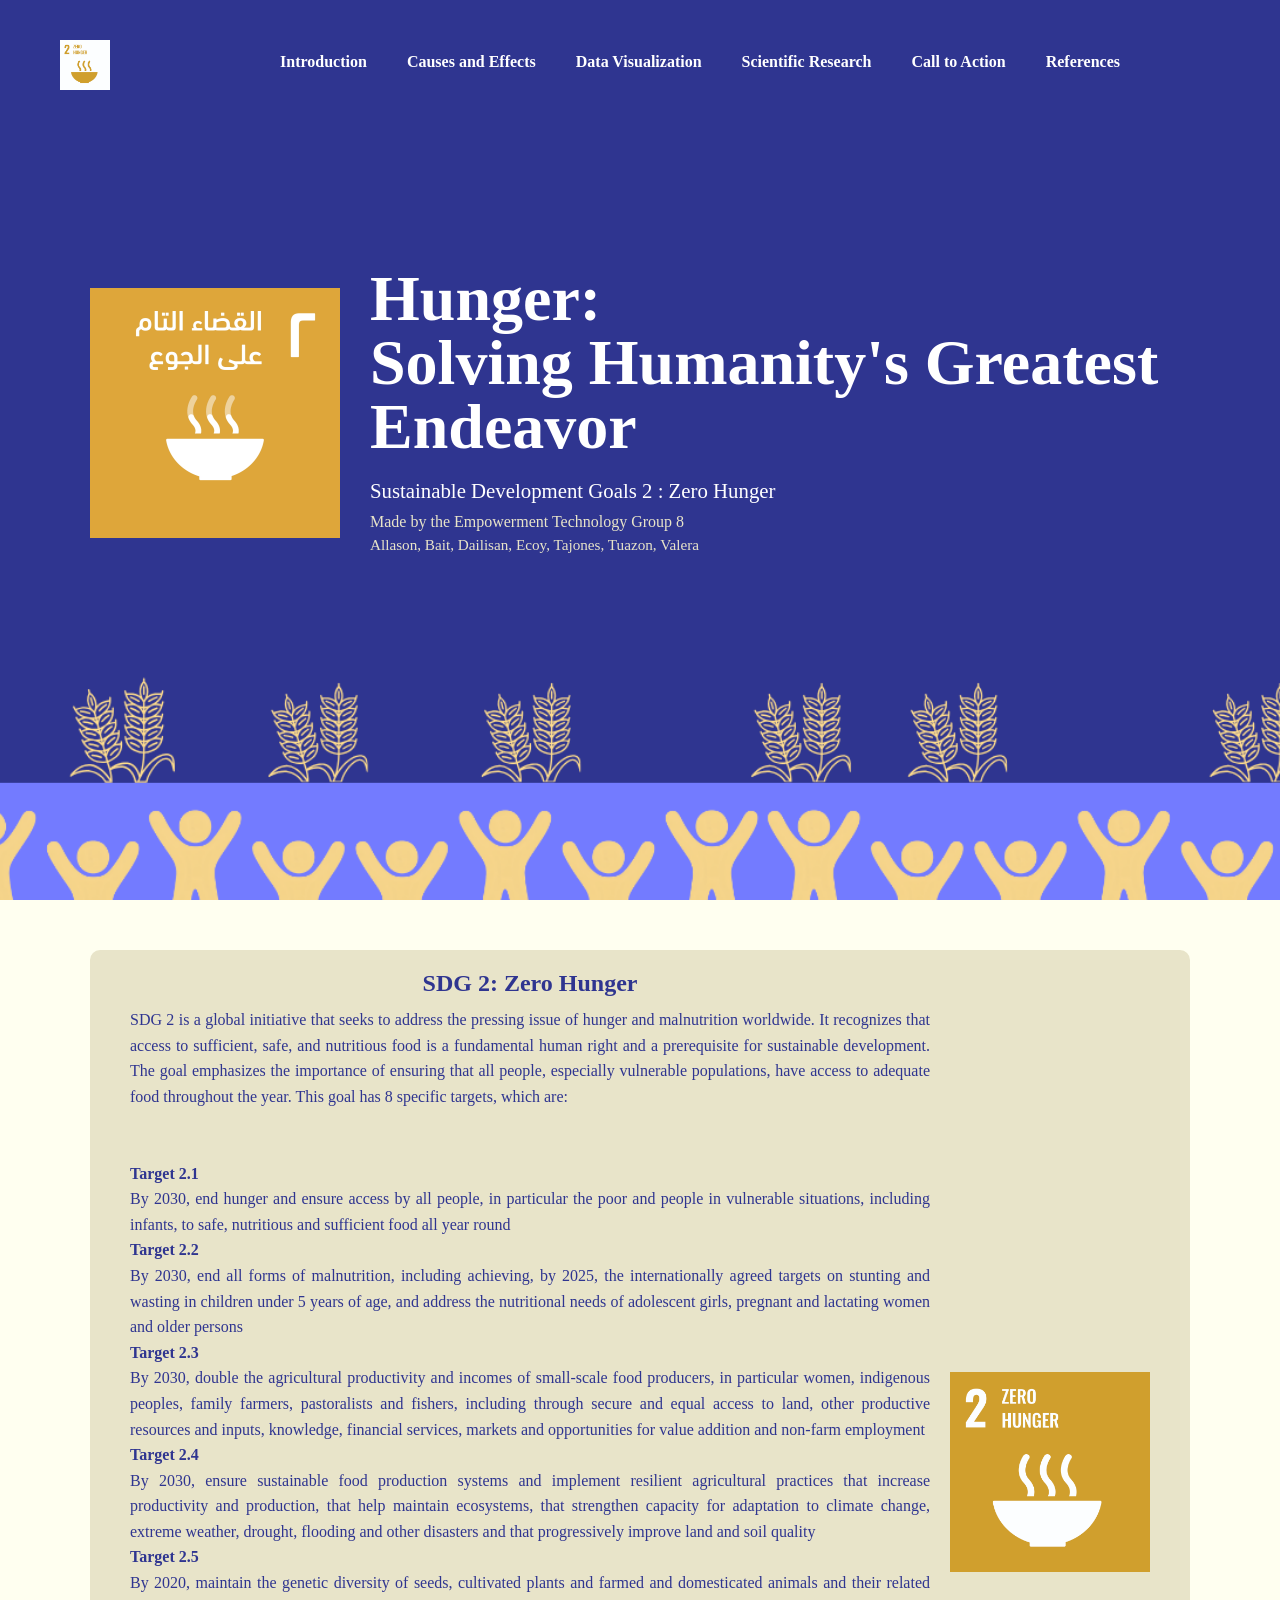
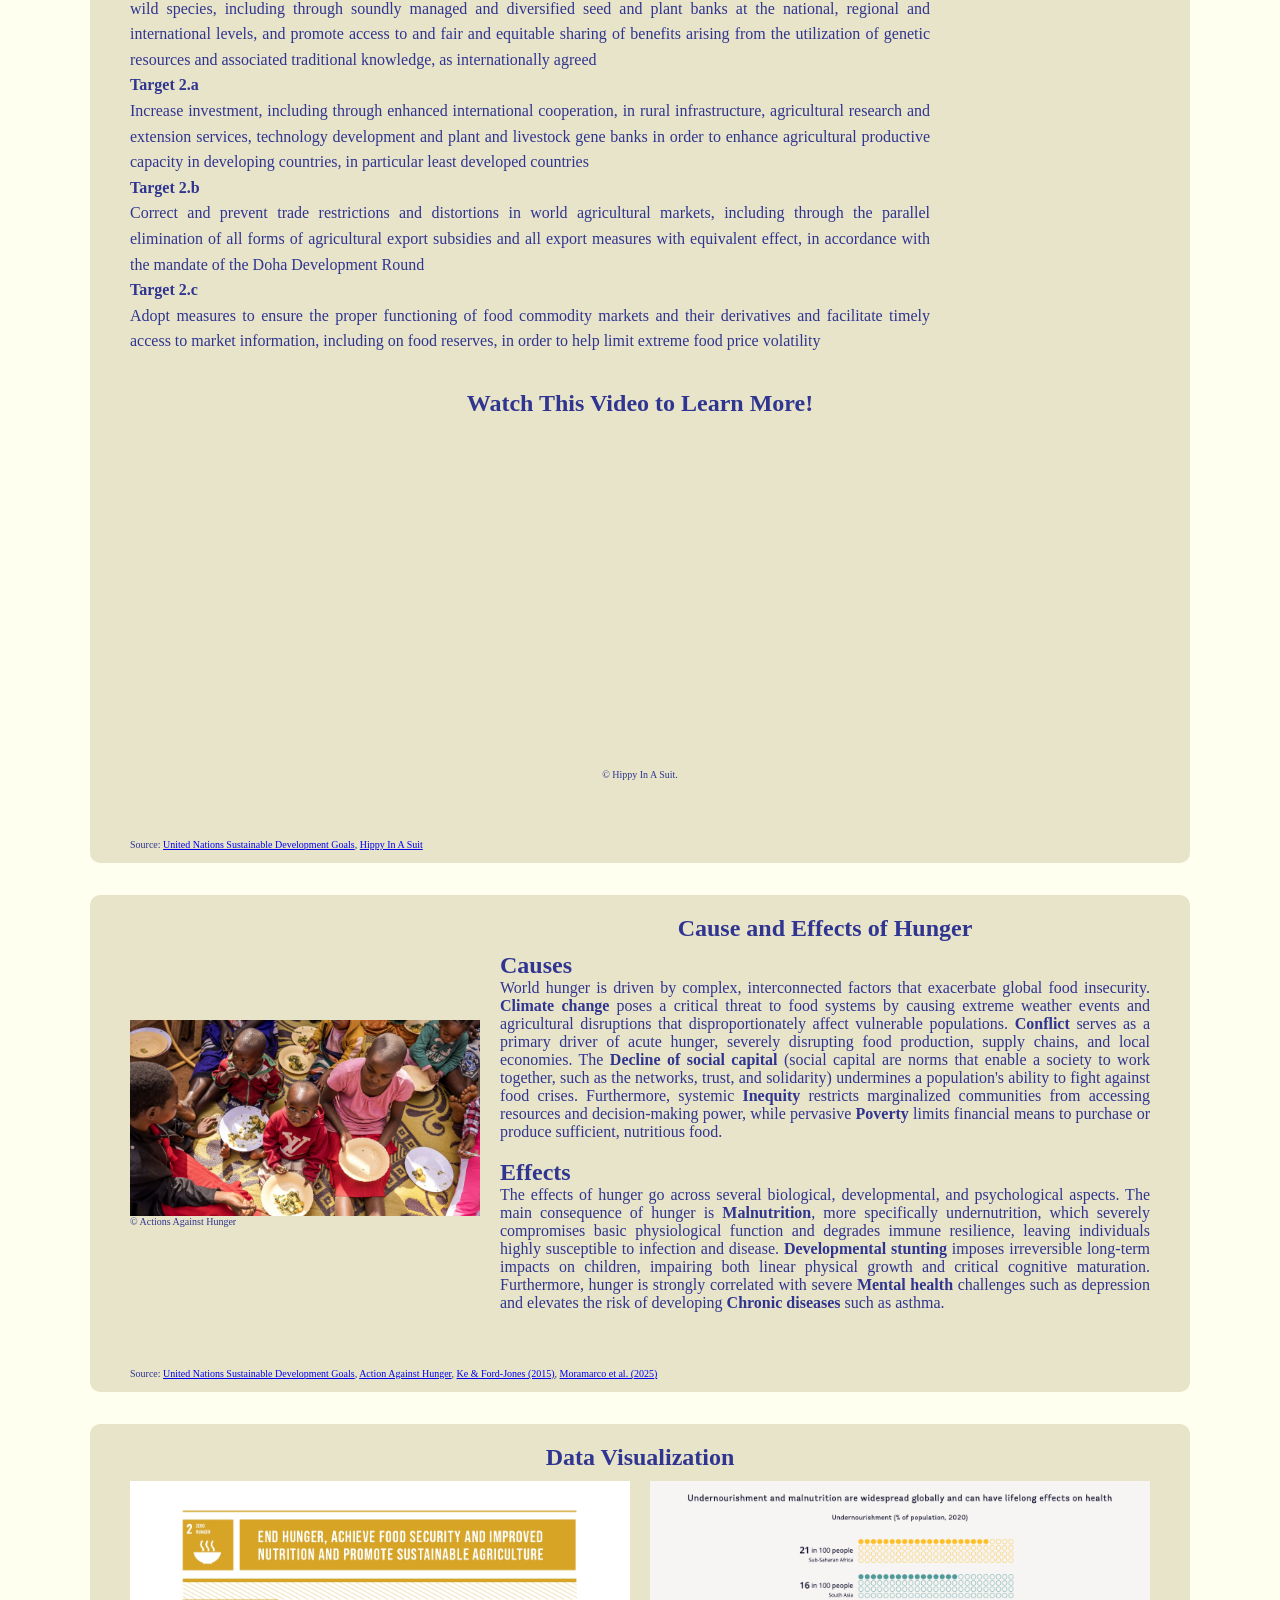
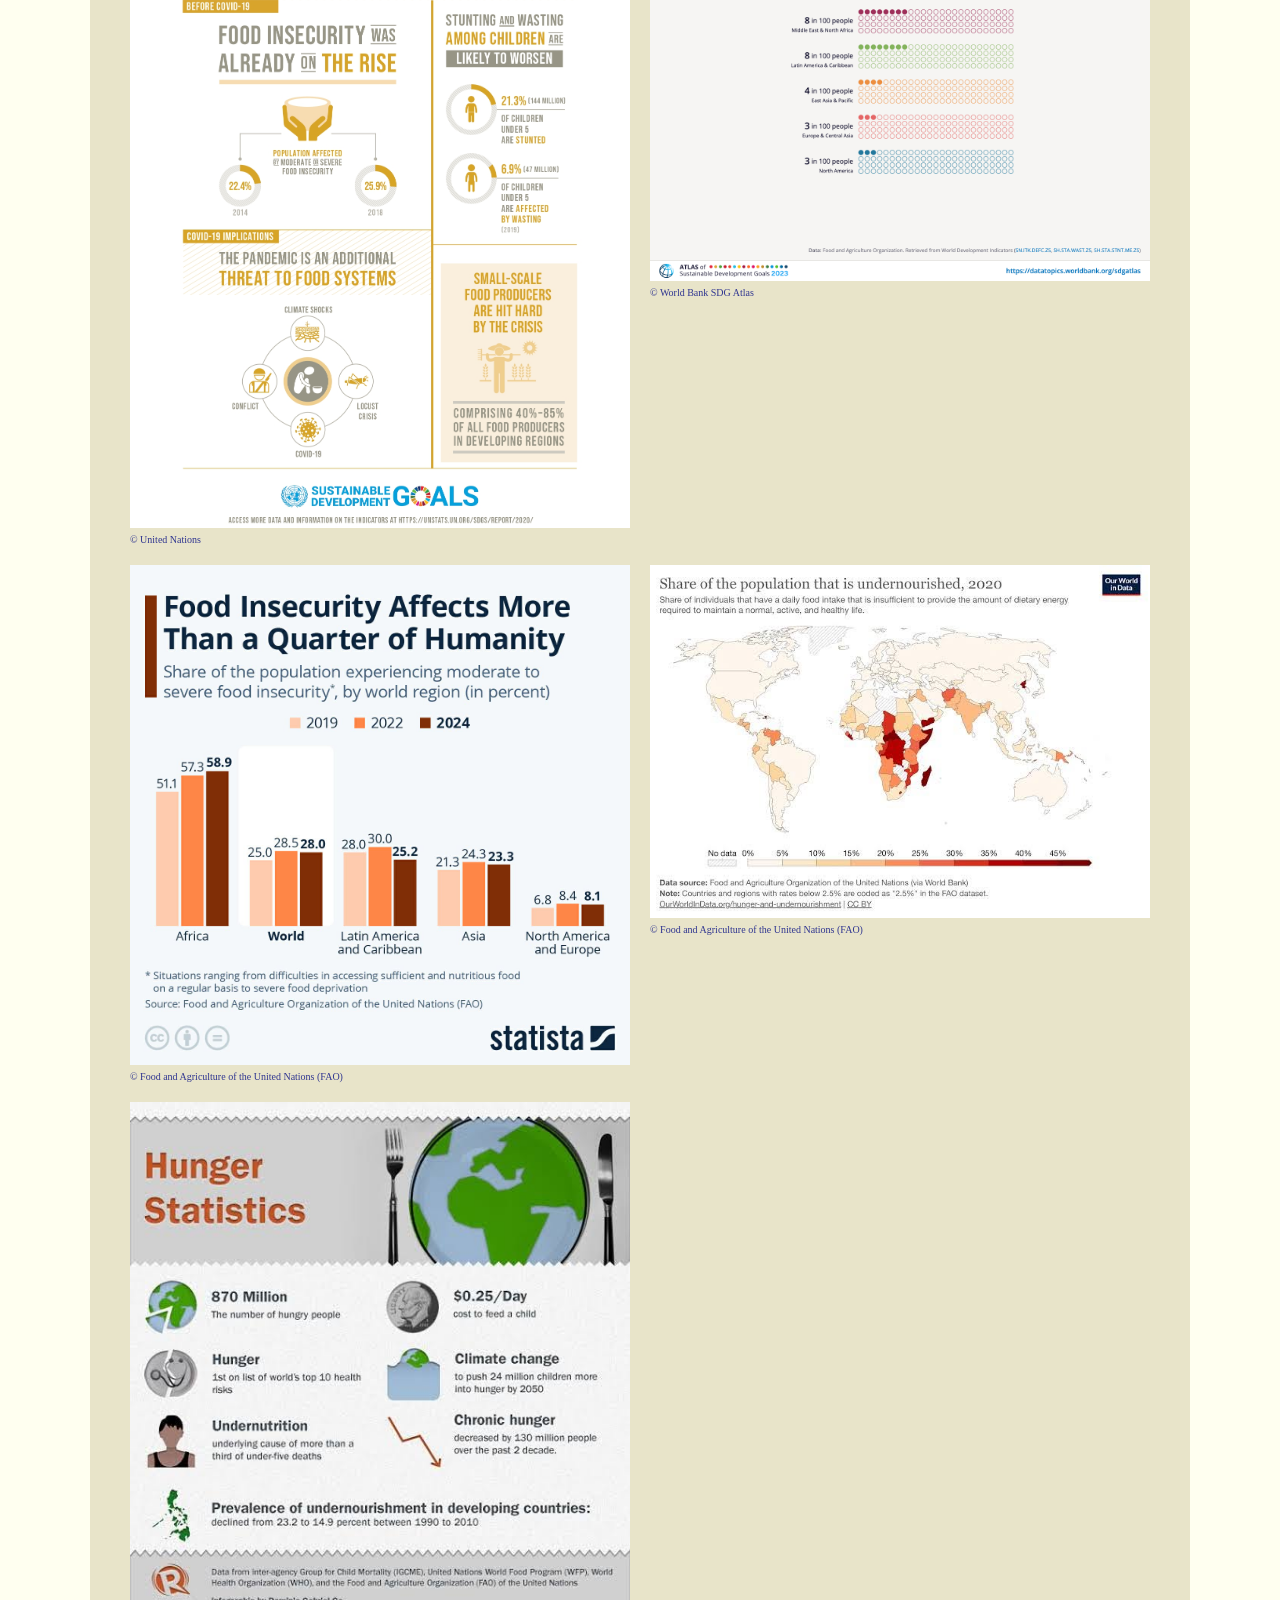
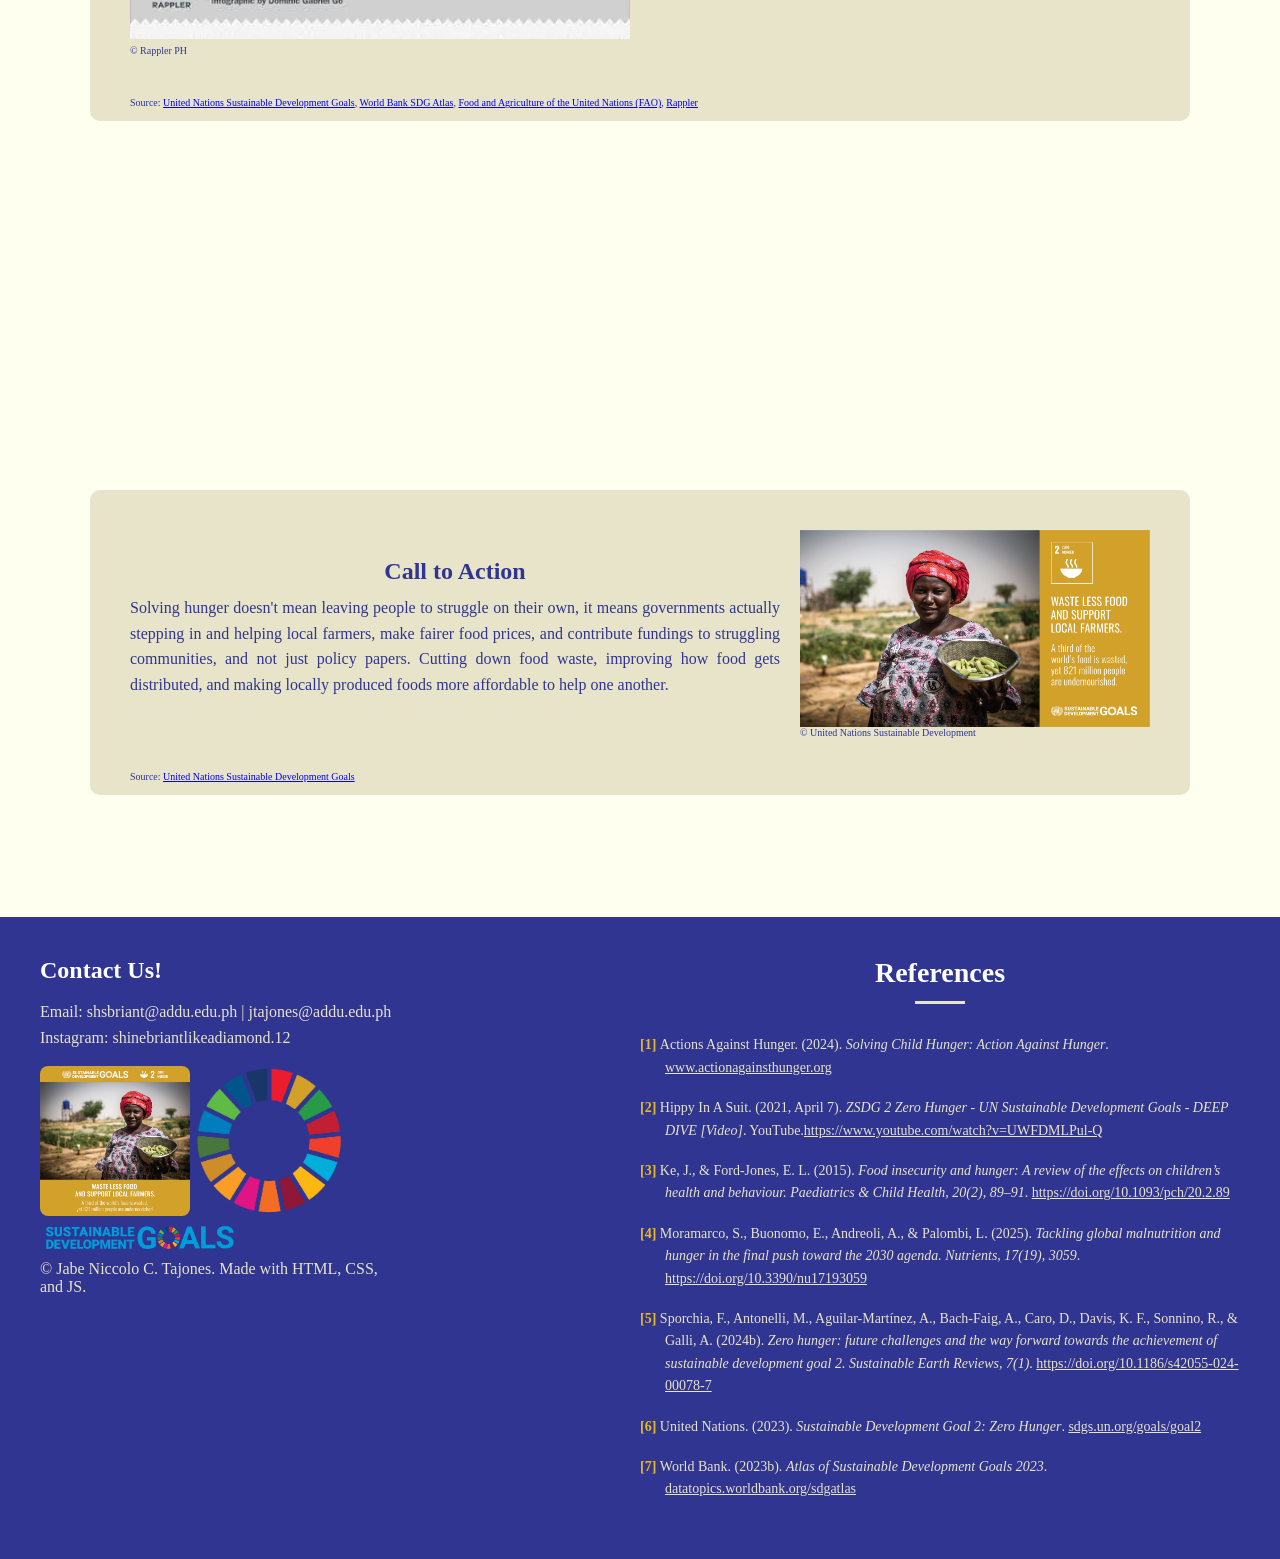
==== commit e29ffd9d: "95%" ====
--- a/index.html
+++ b/index.html
@@ -2,6 +2,7 @@
 <html lang="en">
     <head>
         <title>EmpTech SDG CPT</title>
+        <meta name="viewport" content="width=device-width, initial-scale=1.0">
         <link rel="stylesheet" href="EmpTech PT style.css">
     </head>
     <body>
@@ -142,18 +143,31 @@
        </section>
        <section id="data-visualization" class="card">
         <div class="card-content">
-           <div class="card-image">
-                <div>
-                    <img src="E_infographics_02_page-0001.jpg" alt="Hunger Infographic">
+            <h1>Data Visualization</h1>
+           <div class="card-image">
+                <div>
+                    <a href="E_infographics_02.pdf"><img src="E_infographics_02_page-0001.jpg" alt="Hunger Infographic"></a>
                     <span class="image-credit">&copy; United Nations</span>
                 </div>
                 <div>
-                    <img src="c2s1.png" alt="malnutrition" class="wide-img">
+                    <a href="c2s1.png"><img src="c2s1.png" alt="malnutrition" class="wide-img"></a>
                     <span class="image-credit">&copy; World Bank SDG Atlas</span>
                 </div>
+                <div>
+                    <a href="food insecurity.jpg"><img src="food insecurity.jpg" alt="food-insecurity"></a>
+                    <span class="image-credit">&copy; Food and Agriculture of the United Nations (FAO)</span>
+                </div>
+                <div>
+                    <a href="undernourishment.jpg"><img src="undernourishment.jpg" alt="undernourishment"></a>
+                    <span class="image-credit">&copy; Food and Agriculture of the United Nations (FAO)</span>
+                </div>
+                <div>
+                    <a href="hunger stat.jpg"><img src="hunger stat.jpg" alt="hunger-stat"></a>
+                    <span class="image-credit">&copy; Rappler PH</span>
+                </div>
             </div>
         <footer id="ft3">   
-                <p>Source: <a href="https://www.un.org/sustainabledevelopment/hunger/">United Nations Sustainable Development Goals</a>, <a href="https://datatopics.worldbank.org/sdgatlas">World Bank SDG Atlas</a></p>
+                <p>Source: <a href="https://www.un.org/sustainabledevelopment/hunger/">United Nations Sustainable Development Goals</a>, <a href="https://datatopics.worldbank.org/sdgatlas">World Bank SDG Atlas</a>, <a href="https://www.fao.org/home/en">Food and Agriculture of the United Nations (FAO)</a>, <a href="https://www.rappler.com/">Rappler</a></p>
         </footer>
        </section>
        <section id="scientific-research" class="card">
@@ -202,11 +216,13 @@
                 <div class="references-left">
                     <h2>Contact Us!</h2>
                     <ul>
-                        <li>Email: shsbriant@addu.edu.ph</li>
+                        <li>Email: shsbriant@addu.edu.ph | jtajones@addu.edu.ph</li>
                         <li>Instagram: shinebriantlikeadiamond.12</li>
                     </ul>
+                    <img src="E_SDG_action_card_square_2.jpg" width="150" height="150">
+                    <img src="SDG Wheel_Transparent_WEB.png" width="150" height="150">
                     <img src="E_SDG_logo_horizontal_Transparent_WEB.png" alt="SDG 2 action card" width="200">
-                    <img src="SDG Wheel_Transparent_WEB.png" width="150" height="150">
+                    <p>&copy; Jabe Niccolo C. Tajones. Made with HTML, CSS, and JS.</p>
                 </div>
                 <div class="card-text">
                     <h1>References</h1>
@@ -221,6 +237,7 @@
                      
                      
                      </ul>
+
                  </div>
 </section>
        <script src="EmpTech PT Animations.js"></script>
--- a/EmpTech PT style.css
+++ b/EmpTech PT style.css
@@ -147,7 +147,7 @@
     padding: 40px 20px;
     text-align: justify;
     width: 1100px;
-    height: 375px;
+  min-height: 900px;
     border-radius: 10px;
     transform: translate(90px, 40px);
 }
@@ -243,19 +243,17 @@
   flex-direction: row-reverse;
 }
 #data-visualization .card-image{
-  min-height: 250px;
-  min-width: 250px;
-  display: flex;
-  flex-direction: row;
-  justify-content: center;
-  align-items: flex-start;
+  min-height: 0;
+  min-width: 0;
+  display: grid;
+  grid-template-columns: repeat(2, minmax(0, 1fr));
+  justify-content: stretch;
+  align-items: start;
   gap: 20px;
-  flex-shrink: 0;
   transform: none;
 }
 
 #data-visualization .card-image > div {
-  flex: 1 1 0;
   min-width: 0;
 }
 
@@ -266,8 +264,8 @@
 }
 
 .wide-img {
-  width: 500px;
-  height: 310px;
+  width: 100%;
+  height: 340px;
   flex-shrink: 0;
 }
 
@@ -374,7 +372,7 @@
 .references-left img {
   max-width: 100%;
   height: auto;
-  display: block;
+  display: inline-flex;
   border-radius: 8px;
 }
 
@@ -735,8 +733,8 @@
 }
 
 #data-visualization .card-image {
-  display: flex;
-  flex-wrap: wrap;
+  display: grid;
+  grid-template-columns: repeat(2, minmax(0, 1fr));
   align-items: flex-start;
   gap: 20px;
   width: 100%;
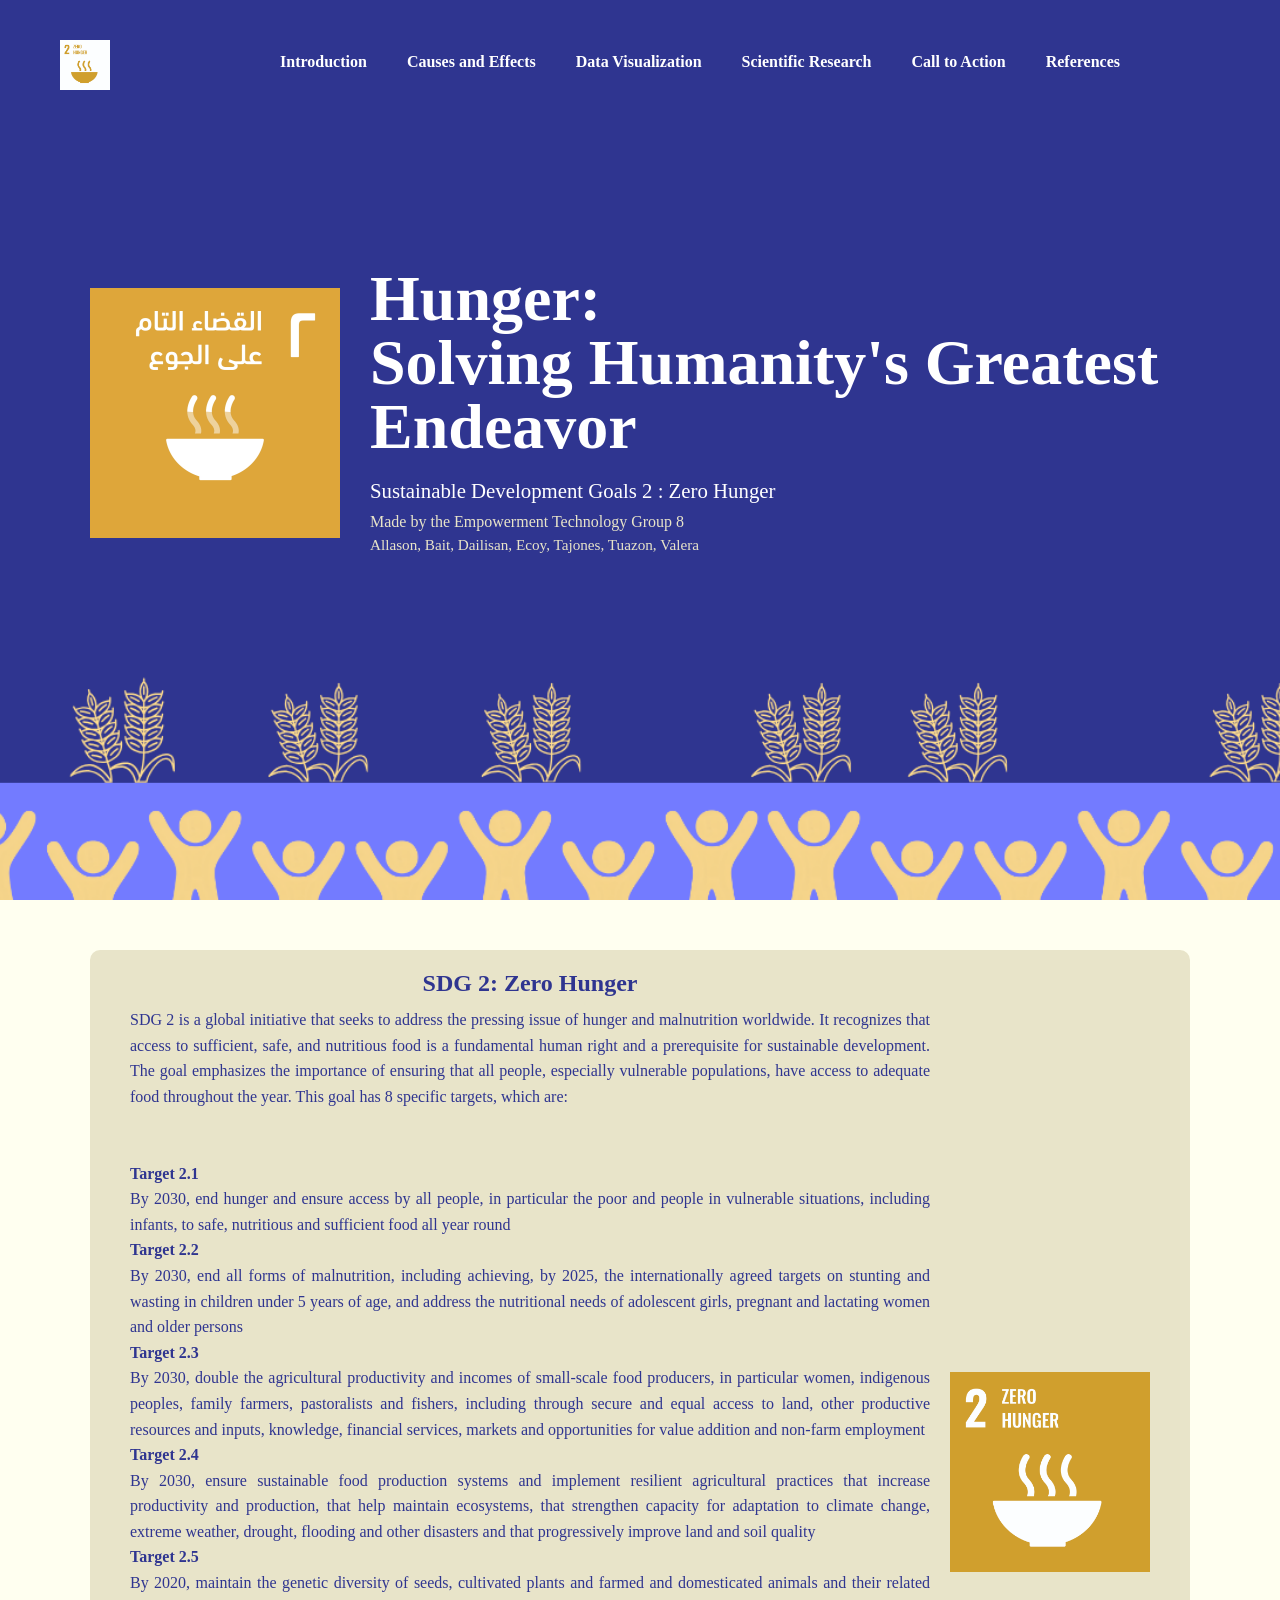
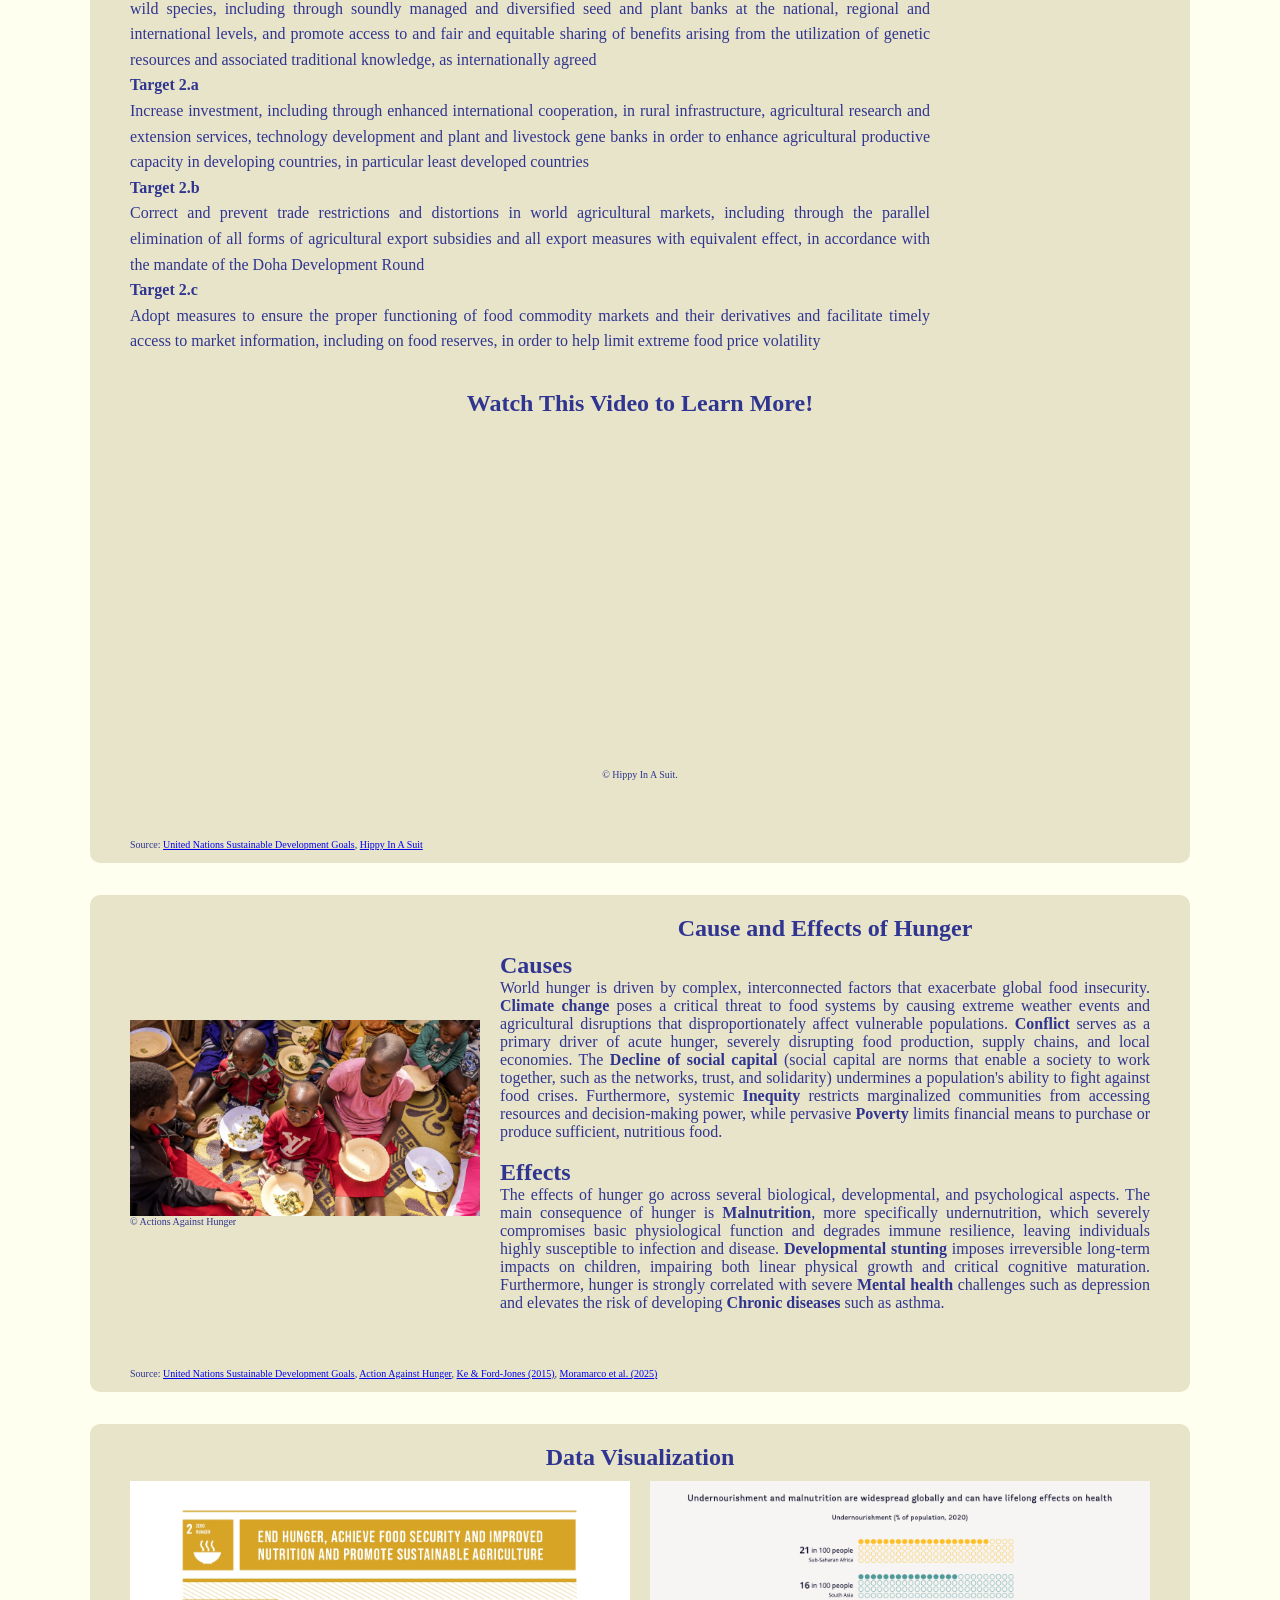
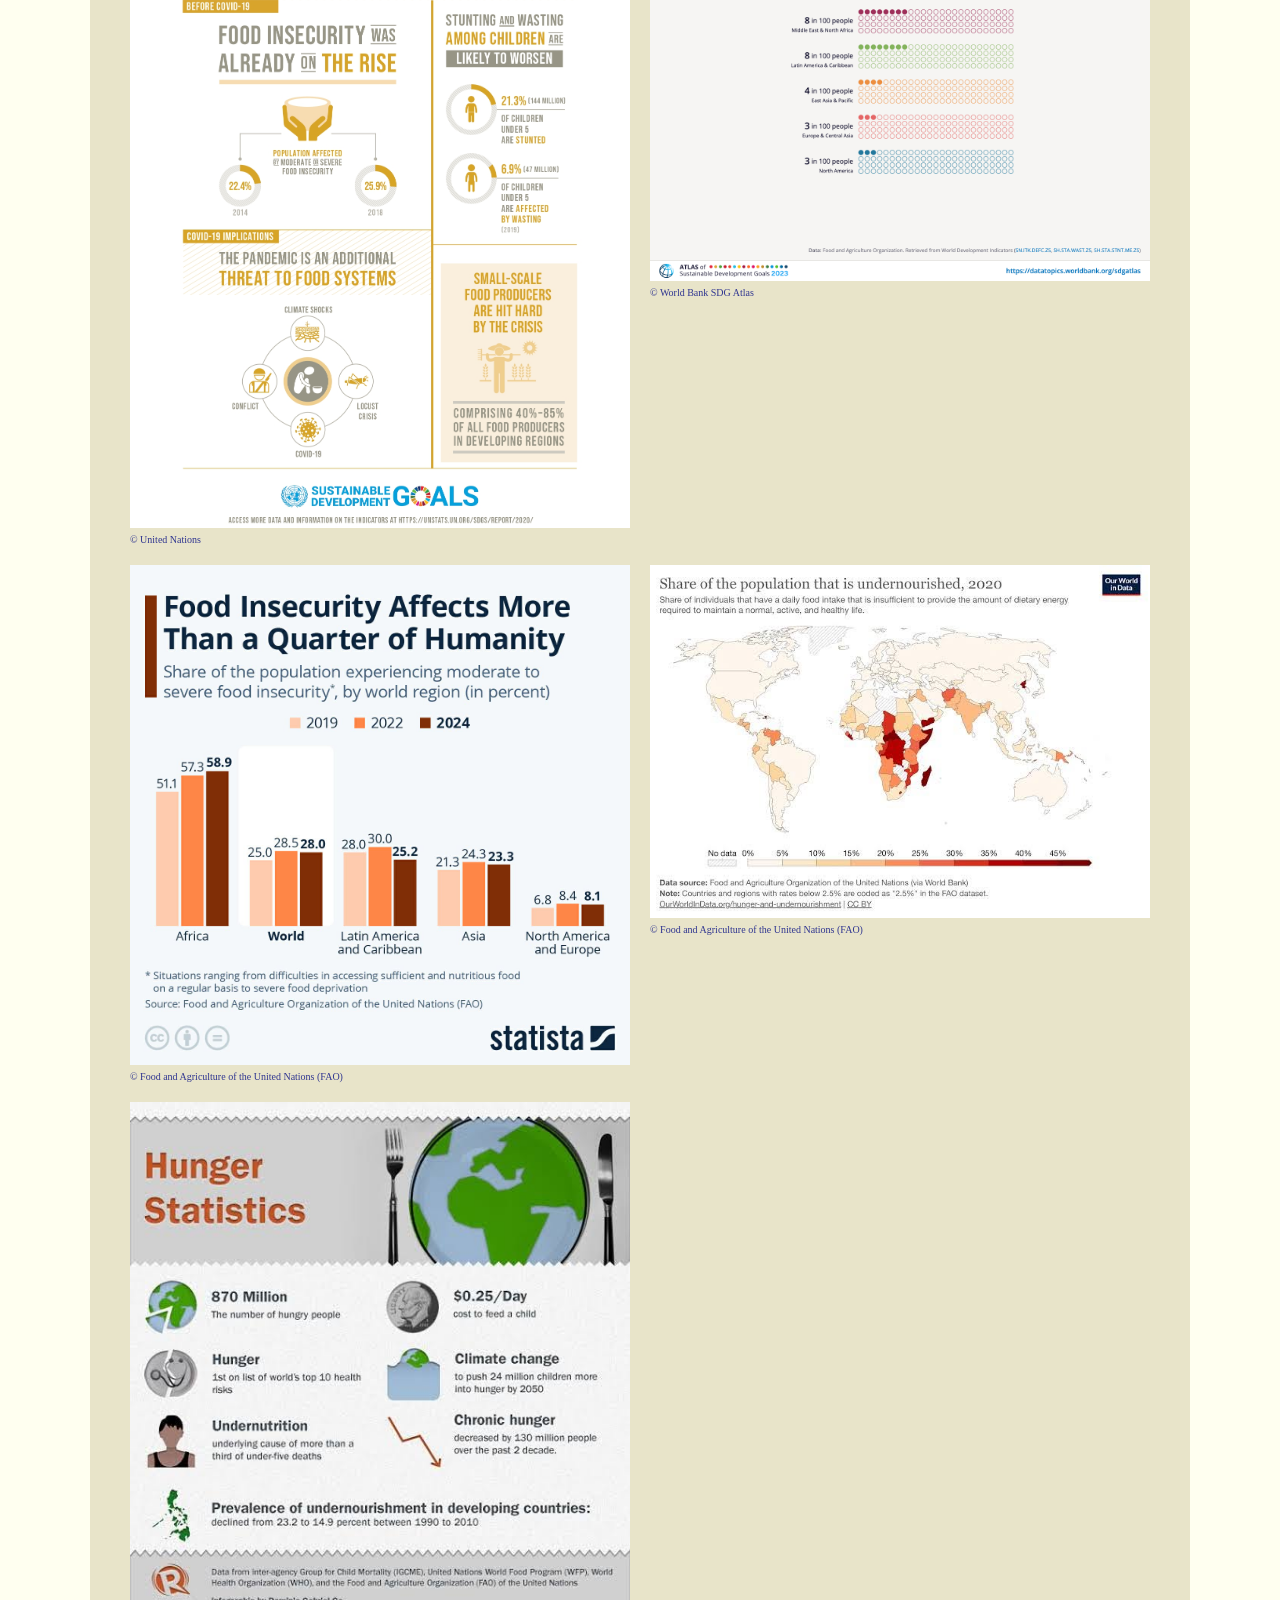
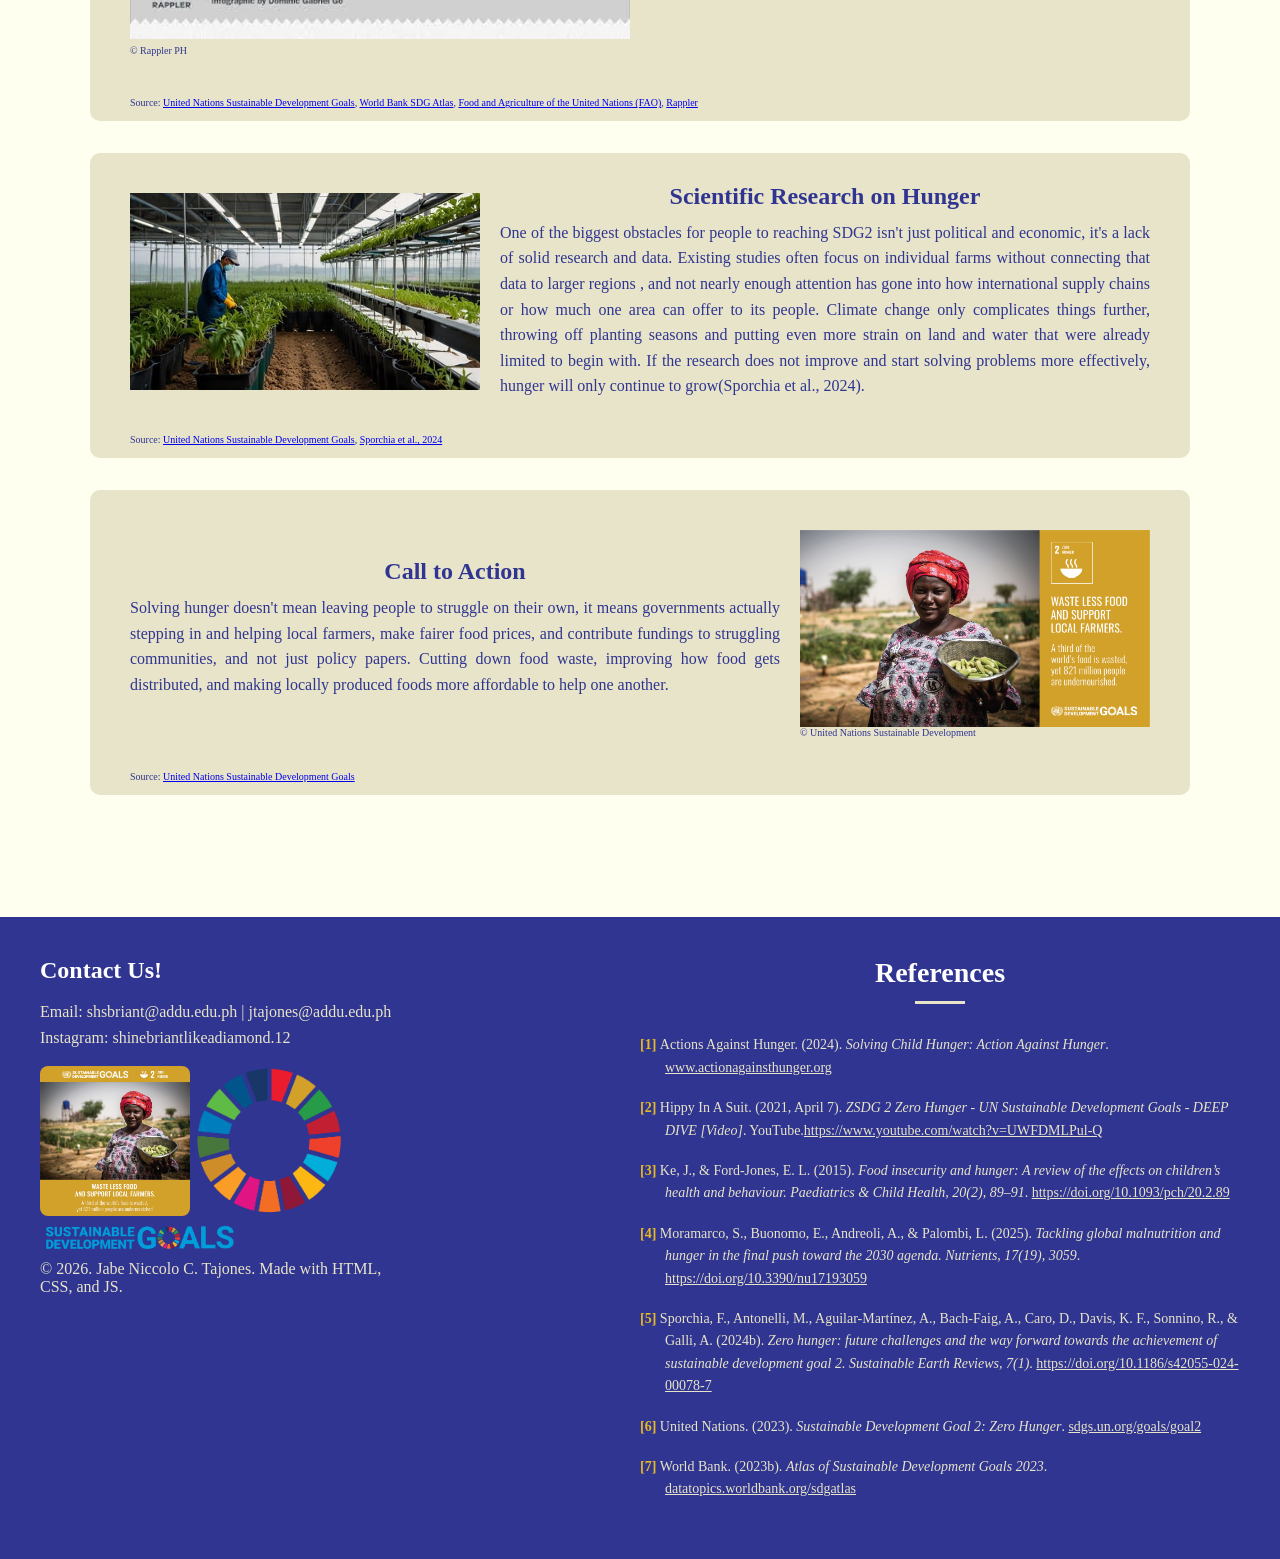
==== commit 9379087c: "Update copyright year in index.html" ====
--- a/index.html
+++ b/index.html
@@ -222,7 +222,7 @@
                     <img src="E_SDG_action_card_square_2.jpg" width="150" height="150">
                     <img src="SDG Wheel_Transparent_WEB.png" width="150" height="150">
                     <img src="E_SDG_logo_horizontal_Transparent_WEB.png" alt="SDG 2 action card" width="200">
-                    <p>&copy; Jabe Niccolo C. Tajones. Made with HTML, CSS, and JS.</p>
+                    <p>&copy; 2026. Jabe Niccolo C. Tajones. Made with HTML, CSS, and JS.</p>
                 </div>
                 <div class="card-text">
                     <h1>References</h1>
